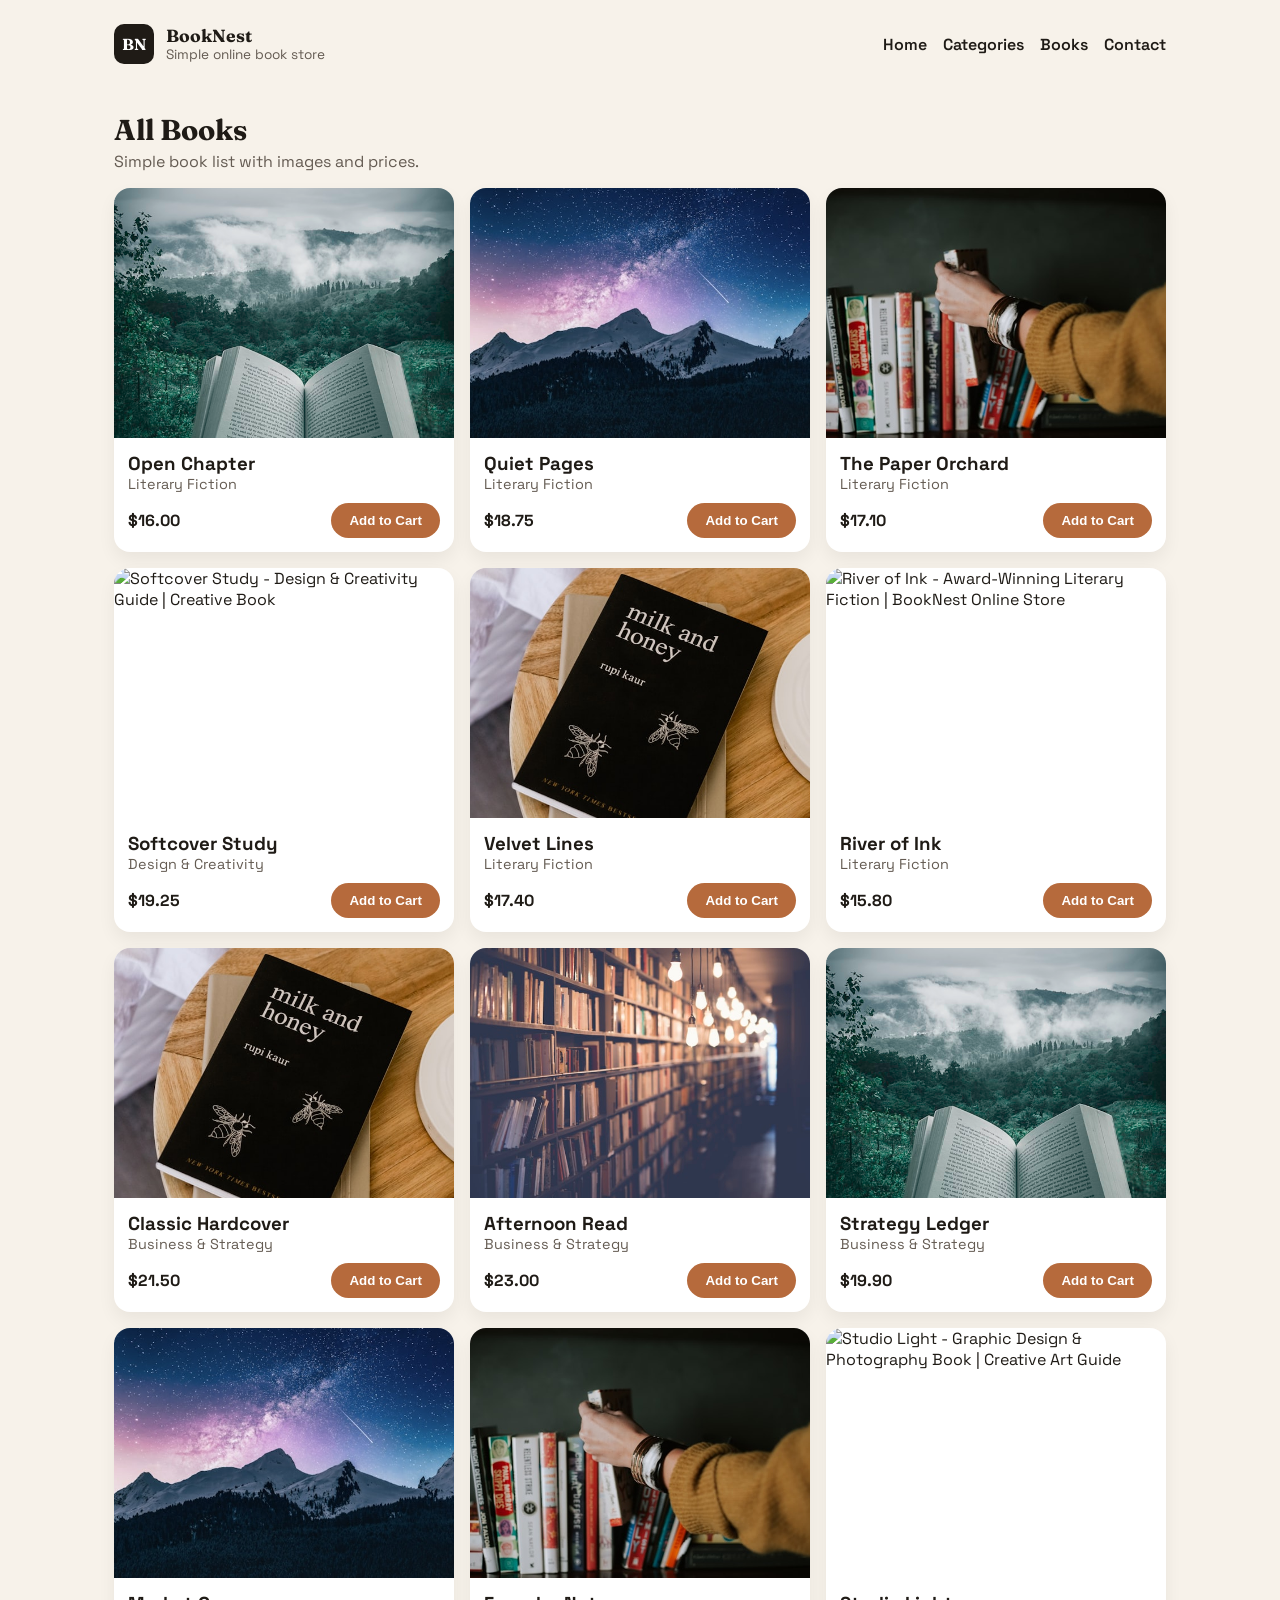
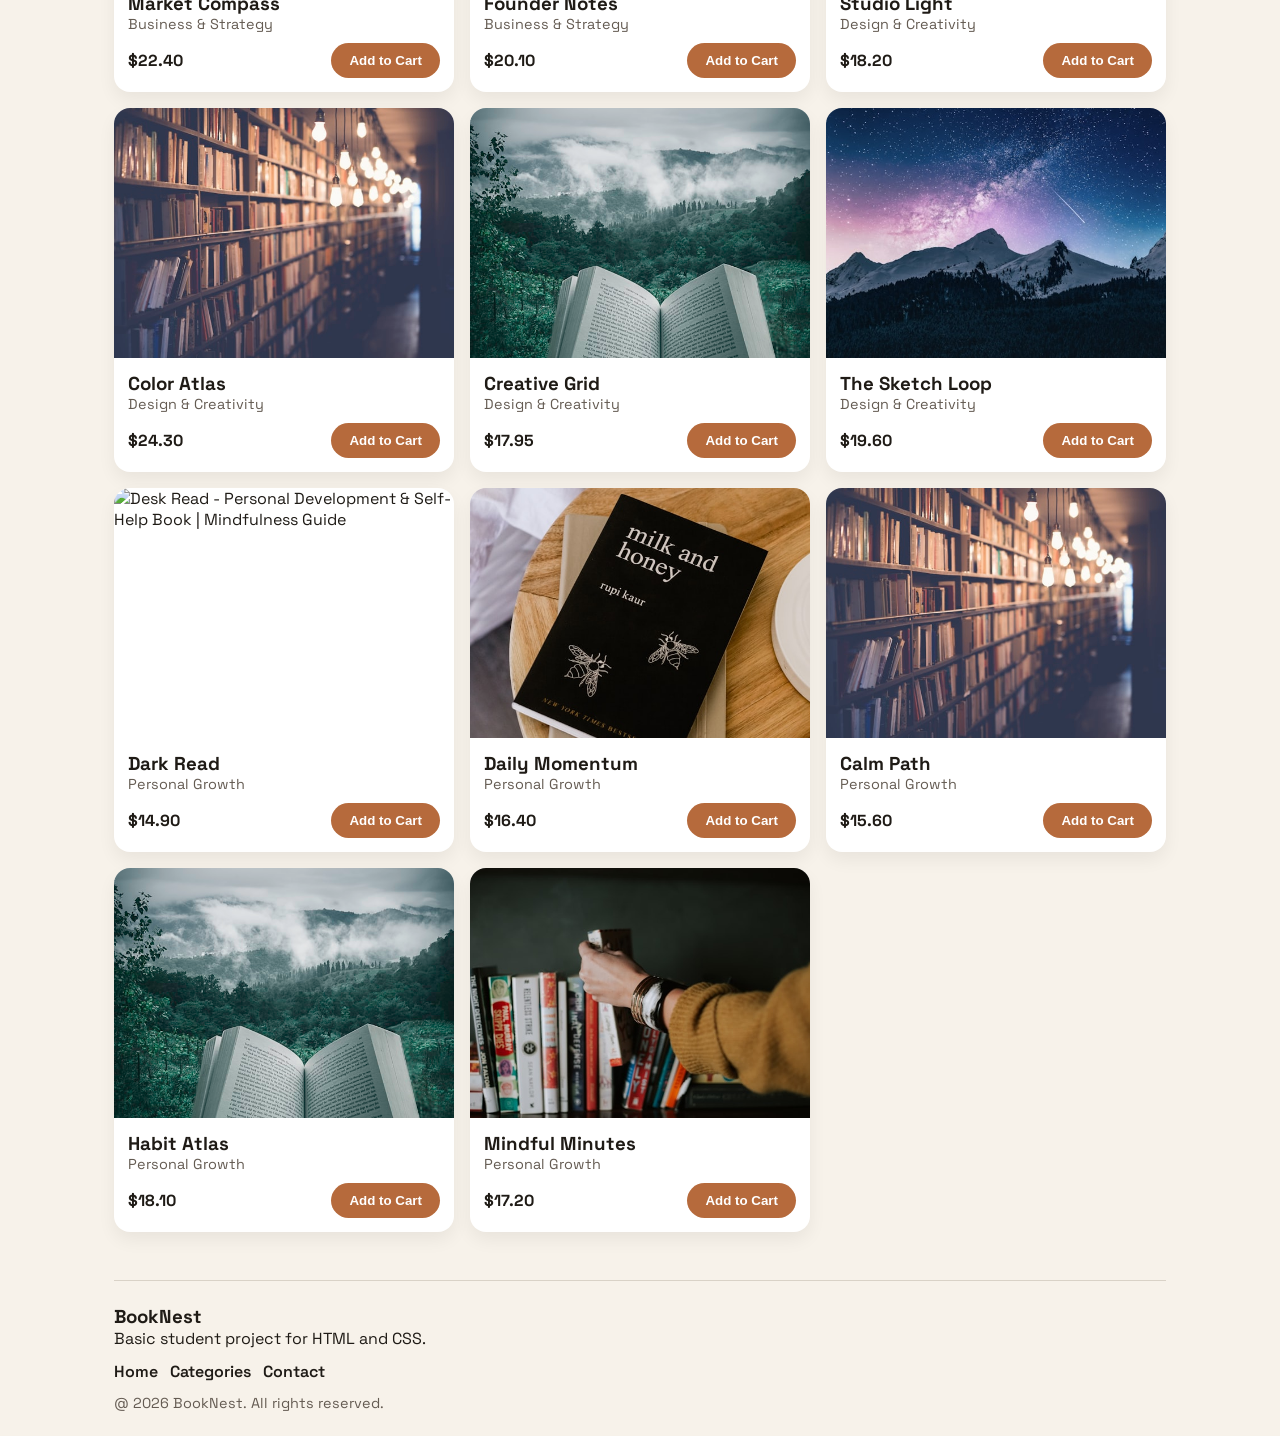
==== E-comASS/books.html @ 2cc2543a "first commit" ====
<!DOCTYPE html>
<html lang="en">
  <head>
    <meta charset="UTF-8" />
    <meta name="viewport" content="width=device-width, initial-scale=1.0" />
    <meta name="keywords" content="buy books online, literary fiction books, business books, design books, personal growth books, bestselling books, hardcover softcover books">
    <meta name="description" content="Browse our complete collection of books across all categories. Find literary fiction, business strategy, design guides, and personal development books at BookNest online bookstore.">
    <meta name="author" content="BookNest">
    <meta name="robots" content="index, follow">
    <title>All Books | Buy Online | BookNest Store - Literary, Business, Design & Personal Growth</title>
    <link rel="stylesheet" href="index.css" />
    <link rel="preconnect" href="https://fonts.googleapis.com" />
    <link rel="preconnect" href="https://fonts.gstatic.com" crossorigin />
    <link
      href="https://fonts.googleapis.com/css2?family=Fraunces:opsz,wght@9..144,400;9..144,600;9..144,700&family=Space+Grotesk:wght@400;500;600&display=swap"
      rel="stylesheet"
    />
  </head>
  <body>
    <div class="page">
      <nav class="nav">
        <div class="brand">
          <span class="brand-mark">BN</span>
          <div>
            <div class="brand-name">BookNest</div>
            <div class="brand-tag">Simple online book store</div>
          </div>
        </div>
        <ul class="nav-links">
          <li><a href="index.html">Home</a></li>
          <li><a href="categories.html">Categories</a></li>
          <li><a href="books.html">Books</a></li>
          <li><a href="contact.html">Contact</a></li>
        </ul>
      </nav>

      <section class="section">
        <div class="section-heading">
          <h2>All Books</h2>
          <p>Simple book list with images and prices.</p>
        </div>
        <div class="product-grid">
          <article class="product">
            <img src="images/book-01.jpg" alt="Open Chapter - Literary Fiction Book | Buy Online" />
            <div class="product-info">
              <h3>Open Chapter</h3>
              <p class="meta">Literary Fiction</p>
              <div class="price-row">
                <span class="price">$16.00</span>
                <button>Add to Cart</button>
              </div>
            </div>
          </article>
          <article class="product">
            <img src="images/book-03.jpg" alt="Quiet Pages - Best Literary Fiction Novel | BookNest" />
            <div class="product-info">
              <h3>Quiet Pages</h3>
              <p class="meta">Literary Fiction</p>
              <div class="price-row">
                <span class="price">$18.75</span>
                <button>Add to Cart</button>
              </div>
            </div>
          </article>
          <article class="product">
            <img src="images/book-05.jpg" alt="The Paper Orchard - Contemporary Literary Fiction | Online Bookstore" />
            <div class="product-info">
              <h3>The Paper Orchard</h3>
              <p class="meta">Literary Fiction</p>
              <div class="price-row">
                <span class="price">$17.10</span>
                <button>Add to Cart</button>
              </div>
            </div>
          </article>
          <article class="product">
            <img src="https://imgs.search.brave.com/Gdh0o9NtRqSrkIxrCii2MXFSOvO8HqpqWJBbH26SUW8/rs:fit:500:0:1:0/g:ce/aHR0cHM6Ly9jZG4u/bW9zLmNtcy5mdXR1/cmVjZG4ubmV0L2U2/WnJSSlVFcFkzdnBQ/UE40M1d2Zi5qcGc" alt="Softcover Study - Design & Creativity Guide | Creative Book" />
            <div class="product-info">
              <h3>Softcover Study</h3>
              <p class="meta">Design & Creativity</p>
              <div class="price-row">
                <span class="price">$19.25</span>
                <button>Add to Cart</button>
              </div>
            </div>
          </article>
          <article class="product">
            <img src="images/book-02.jpg" alt="Velvet Lines - Literary Fiction Novel | Buy Now" />
            <div class="product-info">
              <h3>Velvet Lines</h3>
              <p class="meta">Literary Fiction</p>
              <div class="price-row">
                <span class="price">$17.40</span>
                <button>Add to Cart</button>
              </div>
            </div>
          </article>
          <article class="product">
            <img src="https://imgs.search.brave.com/2yQz4ch1DIa2NFT6FOeASSrrRX_pBGgEV1D3nSMZHIE/rs:fit:500:0:1:0/g:ce/aHR0cHM6Ly9tLm1l/ZGlhLWFtYXpvbi5j/b20vaW1hZ2VzL0kv/NTF1NnEtMUZKWUwu/anBn" alt="River of Ink - Award-Winning Literary Fiction | BookNest Online Store" />
            <div class="product-info">
              <h3>River of Ink</h3>
              <p class="meta">Literary Fiction</p>
              <div class="price-row">
                <span class="price">$15.80</span>
                <button>Add to Cart</button>
              </div>
            </div>
          </article>
          <article class="product">
            <img src="images/book-02.jpg" alt="Classic Hardcover - Business Strategy Book | Professional Development" />
            <div class="product-info">
              <h3>Classic Hardcover</h3>
              <p class="meta">Business & Strategy</p>
              <div class="price-row">
                <span class="price">$21.50</span>
                <button>Add to Cart</button>
              </div>
            </div>
          </article>
          <article class="product">
            <img src="images/book-06.jpg" alt="Afternoon Read - Business Leadership Book | Strategy Guide" />
            <div class="product-info">
              <h3>Afternoon Read</h3>
              <p class="meta">Business & Strategy</p>
              <div class="price-row">
                <span class="price">$23.00</span>
                <button>Add to Cart</button>
              </div>
            </div>
          </article>
          <article class="product">
            <img src="images/book-01.jpg" alt="Strategy Ledger - Business Planning Book | Leadership Development" />
            <div class="product-info">
              <h3>Strategy Ledger</h3>
              <p class="meta">Business & Strategy</p>
              <div class="price-row">
                <span class="price">$19.90</span>
                <button>Add to Cart</button>
              </div>
            </div>
          </article>
          <article class="product">
            <img src="images/book-03.jpg" alt="Market Compass - Strategic Business Guide | Market Analysis" />
            <div class="product-info">
              <h3>Market Compass</h3>
              <p class="meta">Business & Strategy</p>
              <div class="price-row">
                <span class="price">$22.40</span>
                <button>Add to Cart</button>
              </div>
            </div>
          </article>
          <article class="product">
            <img src="images/book-05.jpg" alt="Founder Notes - Entrepreneurship Business Book | Startup Guide" />
            <div class="product-info">
              <h3>Founder Notes</h3>
              <p class="meta">Business & Strategy</p>
              <div class="price-row">
                <span class="price">$20.10</span>
                <button>Add to Cart</button>
              </div>
            </div>
          </article>
          <article class="product">
            <img src="https://imgs.search.brave.com/t3uo40eXM5BQ6xDjpJ7GkSPnbWT9R8PhyPqMGbU8fpg/rs:fit:500:0:1:0/g:ce/aHR0cHM6Ly9tLm1l/ZGlhLWFtYXpvbi5j/b20vaW1hZ2VzL0kv/NTFTYnU1bEV2bUwu/anBn" alt="Studio Light - Graphic Design & Photography Book | Creative Art Guide" />
            <div class="product-info">
              <h3>Studio Light</h3>
              <p class="meta">Design & Creativity</p>
              <div class="price-row">
                <span class="price">$18.20</span>
                <button>Add to Cart</button>
              </div>
            </div>
          </article>
          <article class="product">
            <img src="images/book-06.jpg" alt="Color Atlas - Design Color Theory Book | Creative Resource Guide" />
            <div class="product-info">
              <h3>Color Atlas</h3>
              <p class="meta">Design & Creativity</p>
              <div class="price-row">
                <span class="price">$24.30</span>
                <button>Add to Cart</button>
              </div>
            </div>
          </article>
          <article class="product">
            <img src="images/book-01.jpg" alt="Creative Grid - Graphic Design Techniques | Design Grid Systems" />
            <div class="product-info">
              <h3>Creative Grid</h3>
              <p class="meta">Design & Creativity</p>
              <div class="price-row">
                <span class="price">$17.95</span>
                <button>Add to Cart</button>
              </div>
            </div>
          </article>
          <article class="product">
            <img src="images/book-03.jpg" alt="The Sketch Loop - Digital Illustration Design Book | Art Techniques" />
            <div class="product-info">
              <h3>The Sketch Loop</h3>
              <p class="meta">Design & Creativity</p>
              <div class="price-row">
                <span class="price">$19.60</span>
                <button>Add to Cart</button>
              </div>
            </div>
          </article>
          <article class="product">
            <img src="https://imgs.search.brave.com/qC8UBfwG9MUZsy4eoo2QQviuhhS4QnHgQ1byAdpUOeY/rs:fit:500:0:1:0/g:ce/aHR0cHM6Ly9tLm1l/ZGlhLWFtYXpvbi5j/b20vaW1hZ2VzL0kv/NDFnUHVWYkd2Skwu/anBn" alt="Desk Read - Personal Development & Self-Help Book | Mindfulness Guide" />
            <div class="product-info">
              <h3>Dark Read</h3>
              <p class="meta">Personal Growth</p>
              <div class="price-row">
                <span class="price">$14.90</span>
                <button>Add to Cart</button>
              </div>
            </div>
          </article>
          <article class="product">
            <img src="images/book-02.jpg" alt="Daily Momentum - Self-Improvement Book | Habit Building Guide" />
            <div class="product-info">
              <h3>Daily Momentum</h3>
              <p class="meta">Personal Growth</p>
              <div class="price-row">
                <span class="price">$16.40</span>
                <button>Add to Cart</button>
              </div>
            </div>
          </article>
          <article class="product">
            <img src="images/book-06.jpg" alt="Calm Path - Stress Relief & Wellness Book | Meditation Guide" />
            <div class="product-info">
              <h3>Calm Path</h3>
              <p class="meta">Personal Growth</p>
              <div class="price-row">
                <span class="price">$15.60</span>
                <button>Add to Cart</button>
              </div>
            </div>
          </article>
          <article class="product">
            <img src="images/book-01.jpg" alt="Habit Atlas - Habit Formation & Psychology Book | Success Guide" />
            <div class="product-info">
              <h3>Habit Atlas</h3>
              <p class="meta">Personal Growth</p>
              <div class="price-row">
                <span class="price">$18.10</span>
                <button>Add to Cart</button>
              </div>
            </div>
          </article>
          <article class="product">
            <img src="images/book-05.jpg" alt="Mindful Minutes - Mindfulness & Mental Health Book | Wellness" />
            <div class="product-info">
              <h3>Mindful Minutes</h3>
              <p class="meta">Personal Growth</p>
              <div class="price-row">
                <span class="price">$17.20</span>
                <button>Add to Cart</button>
              </div>
            </div>
          </article>
        </div>
      </section>

      <footer class="footer">
        <div>
          <h3>BookNest</h3>
          <p>Basic student project for HTML and CSS.</p>
        </div>
        <div class="footer-links">
          <a href="index.html">Home</a>
          <a href="categories.html">Categories</a>
          <a href="contact.html">Contact</a>
        </div>
        <div class="footer-note">@ 2026 BookNest. All rights reserved.</div>
      </footer>
    </div>
  </body>
</html>
---- E-comASS/index.css ----
* {
  box-sizing: border-box;
  margin: 0;
  padding: 0;
}

body {
  font-family: "Space Grotesk", sans-serif;
  background: #f7f2ea;
  color: #1f1b16;
}

.page {
  max-width: 1100px;
  margin: 0 auto;
  padding: 24px;
}

.nav {
  display: flex;
  align-items: center;
  justify-content: space-between;
  gap: 16px;
  flex-wrap: wrap;
  margin-bottom: 10px;
}

.brand {
  display: flex;
  align-items: center;
  gap: 12px;
}

.brand-mark {
  display: grid;
  place-items: center;
  width: 40px;
  height: 40px;
  background: #1f1b16;
  color: #fff;
  border-radius: 10px;
  font-family: "Fraunces", serif;
  font-weight: 700;
}

.brand-name {
  font-family: "Fraunces", serif;
  font-size: 1.1rem;
  font-weight: 700;
}

.brand-tag {
  font-size: 0.85rem;
  color: #645b52;
}

.nav-links {
  list-style: none;
  display: flex;
  gap: 16px;
}

.nav-links a {
  text-decoration: none;
  color: #1f1b16;
  font-weight: 600;
}

.hero {
  background: #fff;
  border-radius: 20px;
  padding: 24px;
  margin-top: 20px;
  box-shadow: 0 12px 30px rgba(0, 0, 0, 0.08);
}

.hero-content {
  display: grid;
  grid-template-columns: repeat(2, minmax(0, 1fr));
  gap: 24px;
  align-items: center;
}

.hero-image {
  width: 100%;
  max-width: 360px;
  justify-self: center;
}

.eyebrow {
  text-transform: uppercase;
  letter-spacing: 2px;
  font-size: 0.75rem;
  color: #645b52;
}

.hero h1 {
  font-family: "Fraunces", serif;
  font-size: 2.3rem;
  margin: 12px 0 10px;
}

.lead {
  line-height: 1.5;
  color: #4b433b;
  margin-bottom: 16px;
}

button {
  border: none;
  background: #b66a3c;
  color: #fff;
  padding: 10px 18px;
  border-radius: 999px;
  cursor: pointer;
  font-weight: 600;
}

.section {
  margin-top: 48px;
}

.section-heading {
  margin-bottom: 16px;
}

.section-heading h2 {
  font-family: "Fraunces", serif;
  font-size: 1.8rem;
  margin-bottom: 4px;
}

.section-heading p {
  color: #645b52;
}

.category-grid {
  display: grid;
  grid-template-columns: repeat(2, minmax(0, 1fr));
  gap: 14px;
}

.category {
  background: #fff;
  border-radius: 14px;
  padding: 25px;
  box-shadow: 0 8px 18px rgba(0, 0, 0, 0.06);
}

.category span {
  display: inline-block;
  margin-top: 6px;
  font-weight: 600;
  color: #4a5a43;
}

.product-grid {
  display: grid;
  grid-template-columns: repeat(3, minmax(0, 1fr));
  gap: 16px;
}

.product {
  background: #fff;
  border-radius: 16px;
  overflow: hidden;
  box-shadow: 0 8px 18px rgba(0, 0, 0, 0.06);
}

.product img {
  width: 100%;
  display: block;
  height:250px;
  object-fit: cover;

}

.product-info {
  padding: 14px;
}

.meta {
  color: #645b52;
  font-size: 0.9rem;
  margin-bottom: 10px;
}

.price-row {
  display: flex;
  justify-content: space-between;
  align-items: center;
}

.price {
  font-weight: 700;
}

.offers {
  background: #1f1b16;
  color: #fff;
  border-radius: 20px;
  padding: 20px;
  display: flex;
  justify-content: space-between;
  align-items: center;
  gap: 16px;
}

.footer {
  margin-top: 48px;
  padding-top: 24px;
  border-top: 1px solid #d9d2c7;
  display: grid;
  gap: 12px;
}

.footer-links {
  display: flex;
  gap: 12px;
  flex-wrap: wrap;
}

.footer a {
  text-decoration: none;
  color: #1f1b16;
  font-weight: 600;
}

.footer-note {
  color: #645b52;
  font-size: 0.9rem;
}

/* @media (max-width: 900px) {
  .hero-content {
    grid-template-columns: 1fr;
  }

  .category-grid {
    grid-template-columns: repeat(2, minmax(0, 1fr));
  }

  .product-grid {
    grid-template-columns: repeat(2, minmax(0, 1fr));
  }
}

@media (max-width: 640px) {
  .category-grid,
  .product-grid {
    grid-template-columns: 1fr;
  }

  .offers {
    flex-direction: column;
    align-items: flex-start;
  }
} */
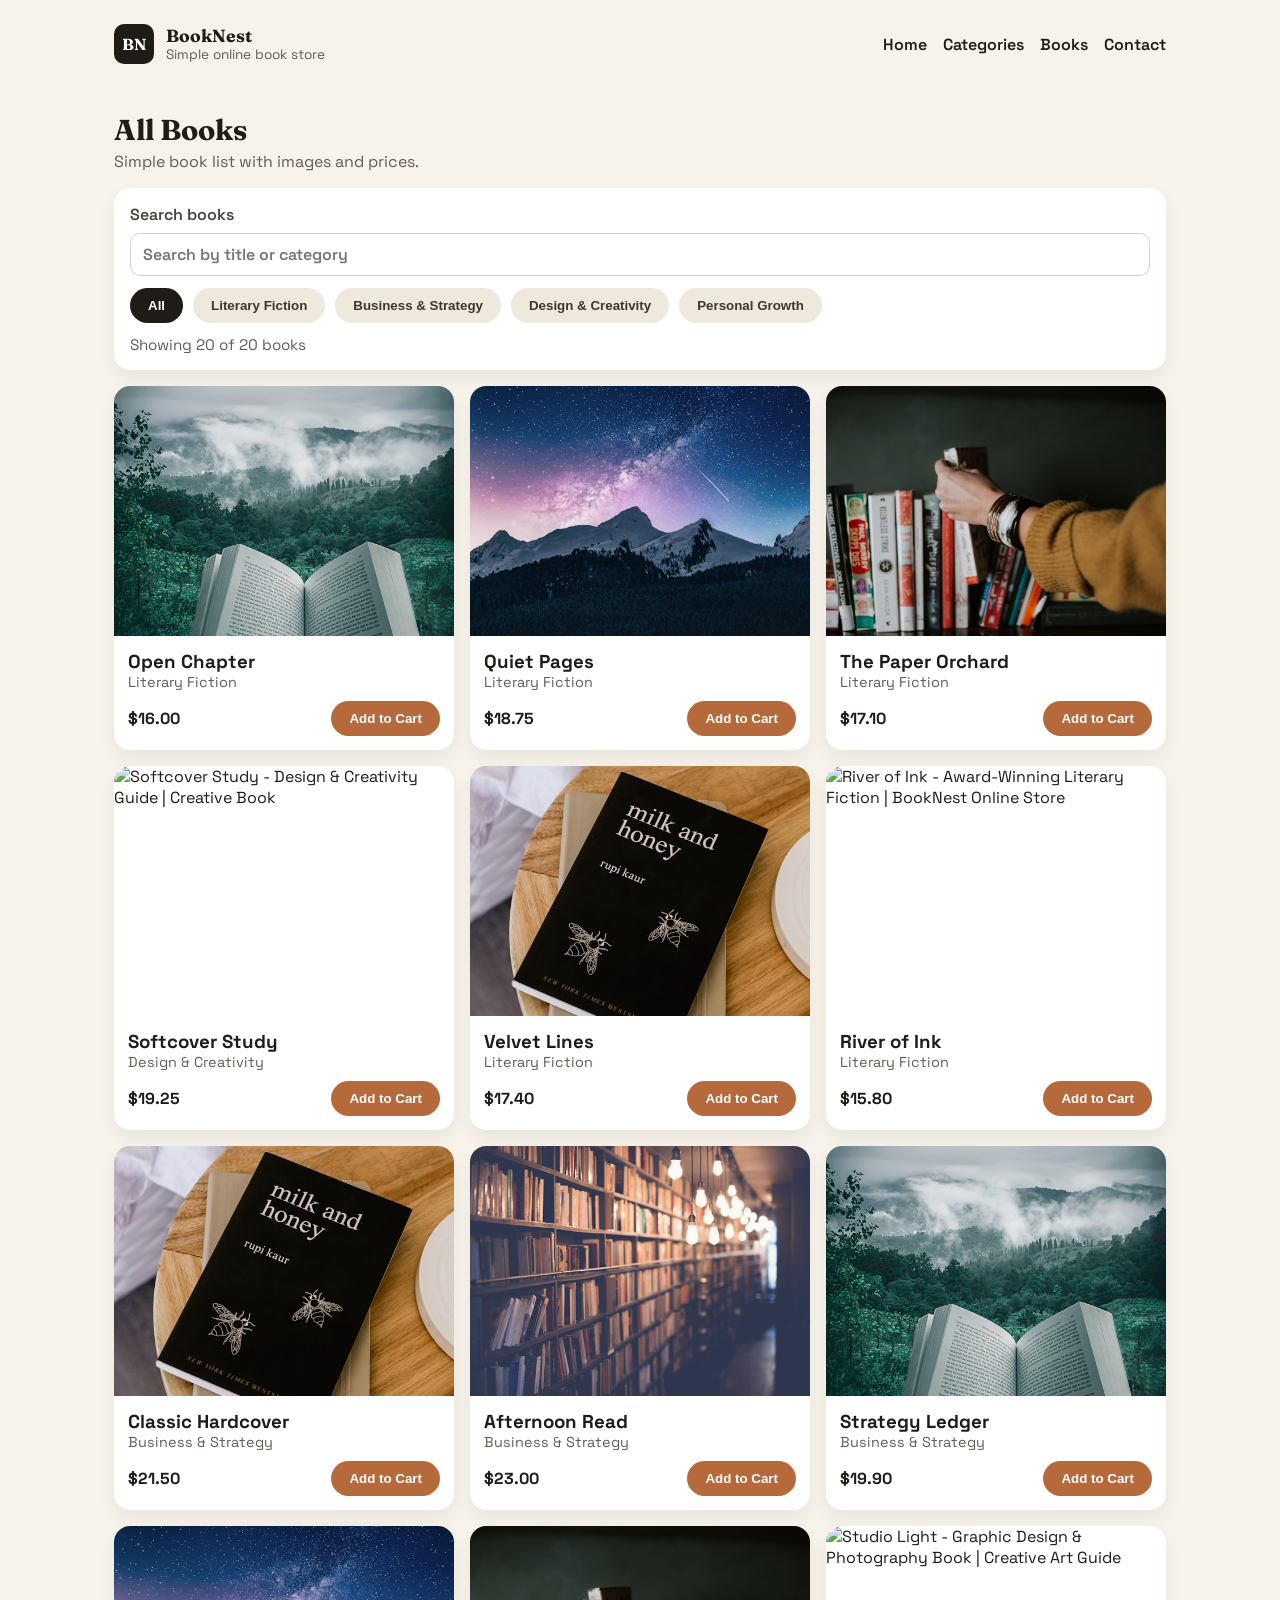
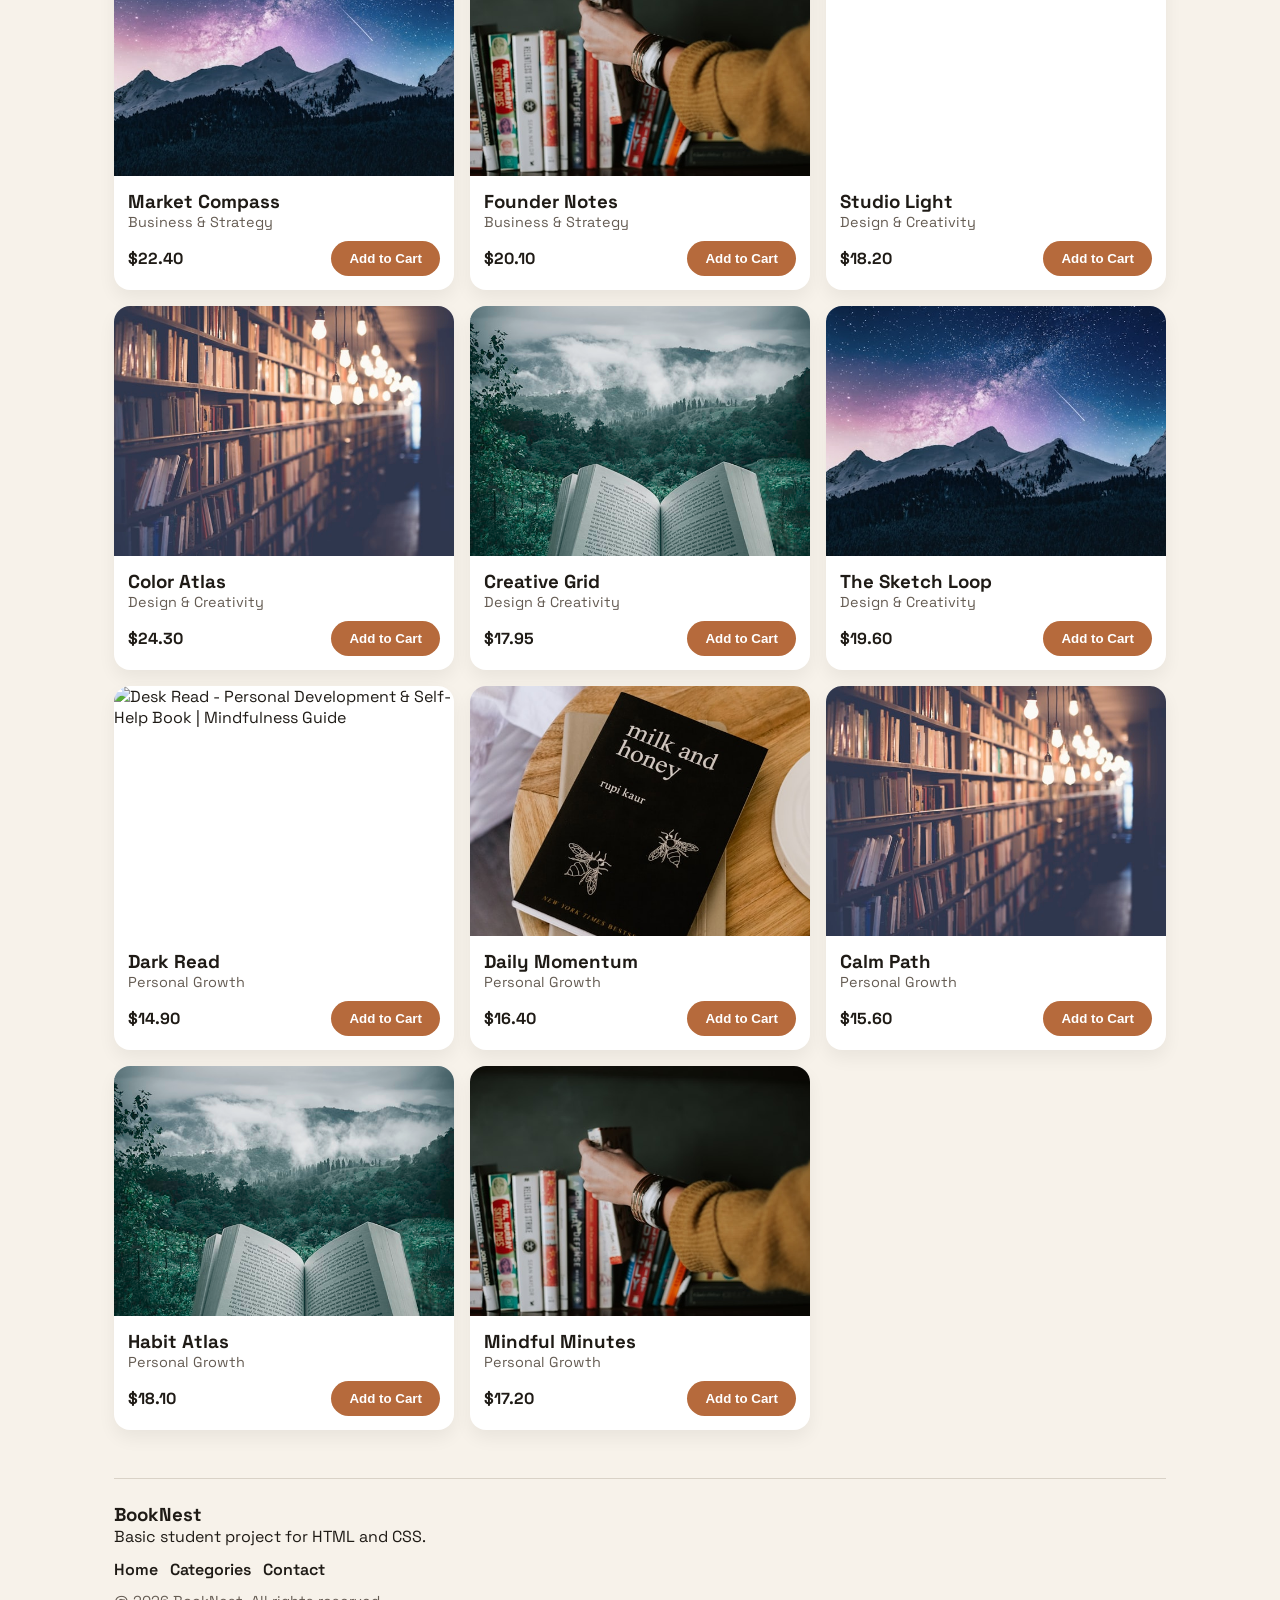
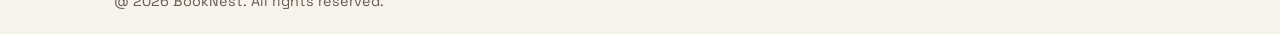
==== commit 6c926ef6: "filters added" ====
--- a/E-comASS/books.html
+++ b/E-comASS/books.html
@@ -39,6 +39,25 @@
           <h2>All Books</h2>
           <p>Simple book list with images and prices.</p>
         </div>
+        <div class="catalog-controls" aria-label="Book catalog search and filters">
+          <label class="search-field" for="book-search">
+            <span>Search books</span>
+            <input
+              type="search"
+              id="book-search"
+              placeholder="Search by title or category"
+              autocomplete="off"
+            />
+          </label>
+          <div class="filter-groups">
+            <button type="button" class="filter-btn active" data-filter="all">All</button>
+            <button type="button" class="filter-btn" data-filter="literary fiction">Literary Fiction</button>
+            <button type="button" class="filter-btn" data-filter="business & strategy">Business & Strategy</button>
+            <button type="button" class="filter-btn" data-filter="design & creativity">Design & Creativity</button>
+            <button type="button" class="filter-btn" data-filter="personal growth">Personal Growth</button>
+          </div>
+          <p class="results-summary" id="results-summary" aria-live="polite"></p>
+        </div>
         <div class="product-grid">
           <article class="product">
             <img src="images/book-01.jpg" alt="Open Chapter - Literary Fiction Book | Buy Online" />
@@ -276,5 +295,54 @@
         <div class="footer-note">@ 2026 BookNest. All rights reserved.</div>
       </footer>
     </div>
+    <script>
+      const searchInput = document.getElementById("book-search");
+      const filterButtons = document.querySelectorAll(".filter-btn");
+      const products = document.querySelectorAll(".product-grid .product");
+      const resultsSummary = document.getElementById("results-summary");
+      const totalBooks = products.length;
+      let activeFilter = "all";
+
+      const updateResults = () => {
+        const query = searchInput.value.trim().toLowerCase();
+        let visibleCount = 0;
+
+        products.forEach((product) => {
+          const title = product.querySelector("h3").textContent.toLowerCase();
+          const category = product.querySelector(".meta").textContent.toLowerCase();
+
+          const matchesSearch = title.includes(query) || category.includes(query);
+          const matchesCategory = activeFilter === "all" || category === activeFilter;
+          const isVisible = matchesSearch && matchesCategory;
+
+          product.style.display = isVisible ? "block" : "none";
+          if (isVisible) {
+            visibleCount += 1;
+          }
+        });
+
+        if (visibleCount === 0) {
+          resultsSummary.textContent = "No books found. Try another search or category.";
+          return;
+        }
+
+        resultsSummary.textContent = `Showing ${visibleCount} of ${totalBooks} books`;
+      };
+
+      searchInput.addEventListener("input", updateResults);
+
+      filterButtons.forEach((button) => {
+        button.addEventListener("click", () => {
+          activeFilter = button.dataset.filter;
+
+          filterButtons.forEach((item) => item.classList.remove("active"));
+          button.classList.add("active");
+
+          updateResults();
+        });
+      });
+
+      updateResults();
+    </script>
   </body>
 </html>
--- a/E-comASS/index.css
+++ b/E-comASS/index.css
@@ -134,6 +134,58 @@
   color: #645b52;
 }
 
+.catalog-controls {
+  background: #fff;
+  border-radius: 16px;
+  padding: 16px;
+  margin-bottom: 16px;
+  box-shadow: 0 8px 18px rgba(0, 0, 0, 0.06);
+}
+
+.search-field {
+  display: grid;
+  gap: 8px;
+  margin-bottom: 12px;
+  color: #4b433b;
+  font-weight: 600;
+}
+
+.search-field input {
+  width: 100%;
+  border: 1px solid #d9d2c7;
+  border-radius: 10px;
+  padding: 10px 12px;
+  font: inherit;
+  color: #1f1b16;
+}
+
+.search-field input:focus {
+  outline: 2px solid #b66a3c;
+  outline-offset: 1px;
+}
+
+.filter-groups {
+  display: flex;
+  gap: 10px;
+  flex-wrap: wrap;
+}
+
+.filter-btn {
+  background: #efe8dc;
+  color: #3f372f;
+}
+
+.filter-btn.active {
+  background: #1f1b16;
+  color: #fff;
+}
+
+.results-summary {
+  margin-top: 12px;
+  color: #645b52;
+  font-size: 0.95rem;
+}
+
 .category-grid {
   display: grid;
   grid-template-columns: repeat(2, minmax(0, 1fr));
@@ -231,28 +283,32 @@
   font-size: 0.9rem;
 }
 
-/* @media (max-width: 900px) {
-  .hero-content {
-    grid-template-columns: 1fr;
-  }
-
-  .category-grid {
-    grid-template-columns: repeat(2, minmax(0, 1fr));
-  }
-
+@media (max-width: 900px) {
   .product-grid {
     grid-template-columns: repeat(2, minmax(0, 1fr));
   }
 }
 
 @media (max-width: 640px) {
-  .category-grid,
+  .page {
+    padding: 16px;
+  }
+
+  .nav-links {
+    gap: 10px;
+  }
+
   .product-grid {
     grid-template-columns: 1fr;
   }
 
-  .offers {
-    flex-direction: column;
-    align-items: flex-start;
-  }
-} */
+  .filter-groups {
+    gap: 8px;
+  }
+
+  .filter-btn {
+    width: 100%;
+    text-align: center;
+  }
+}
+
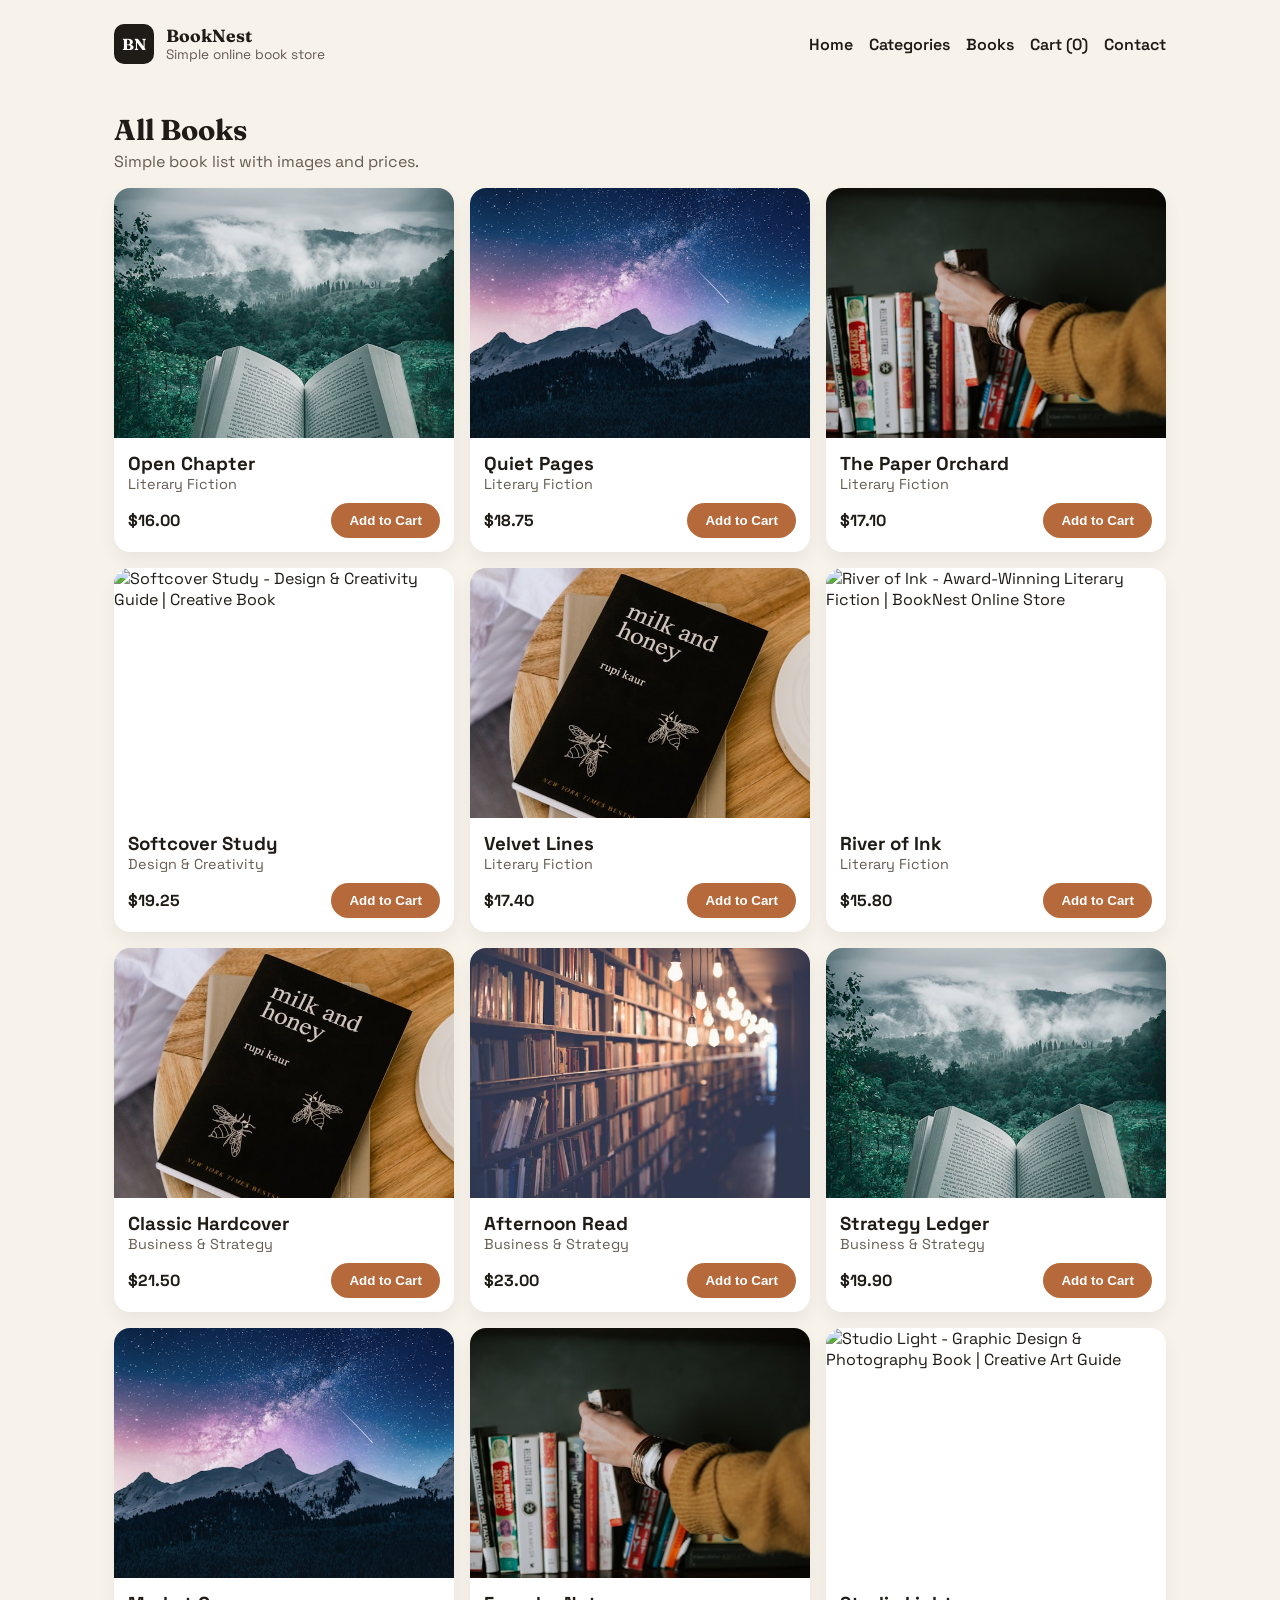
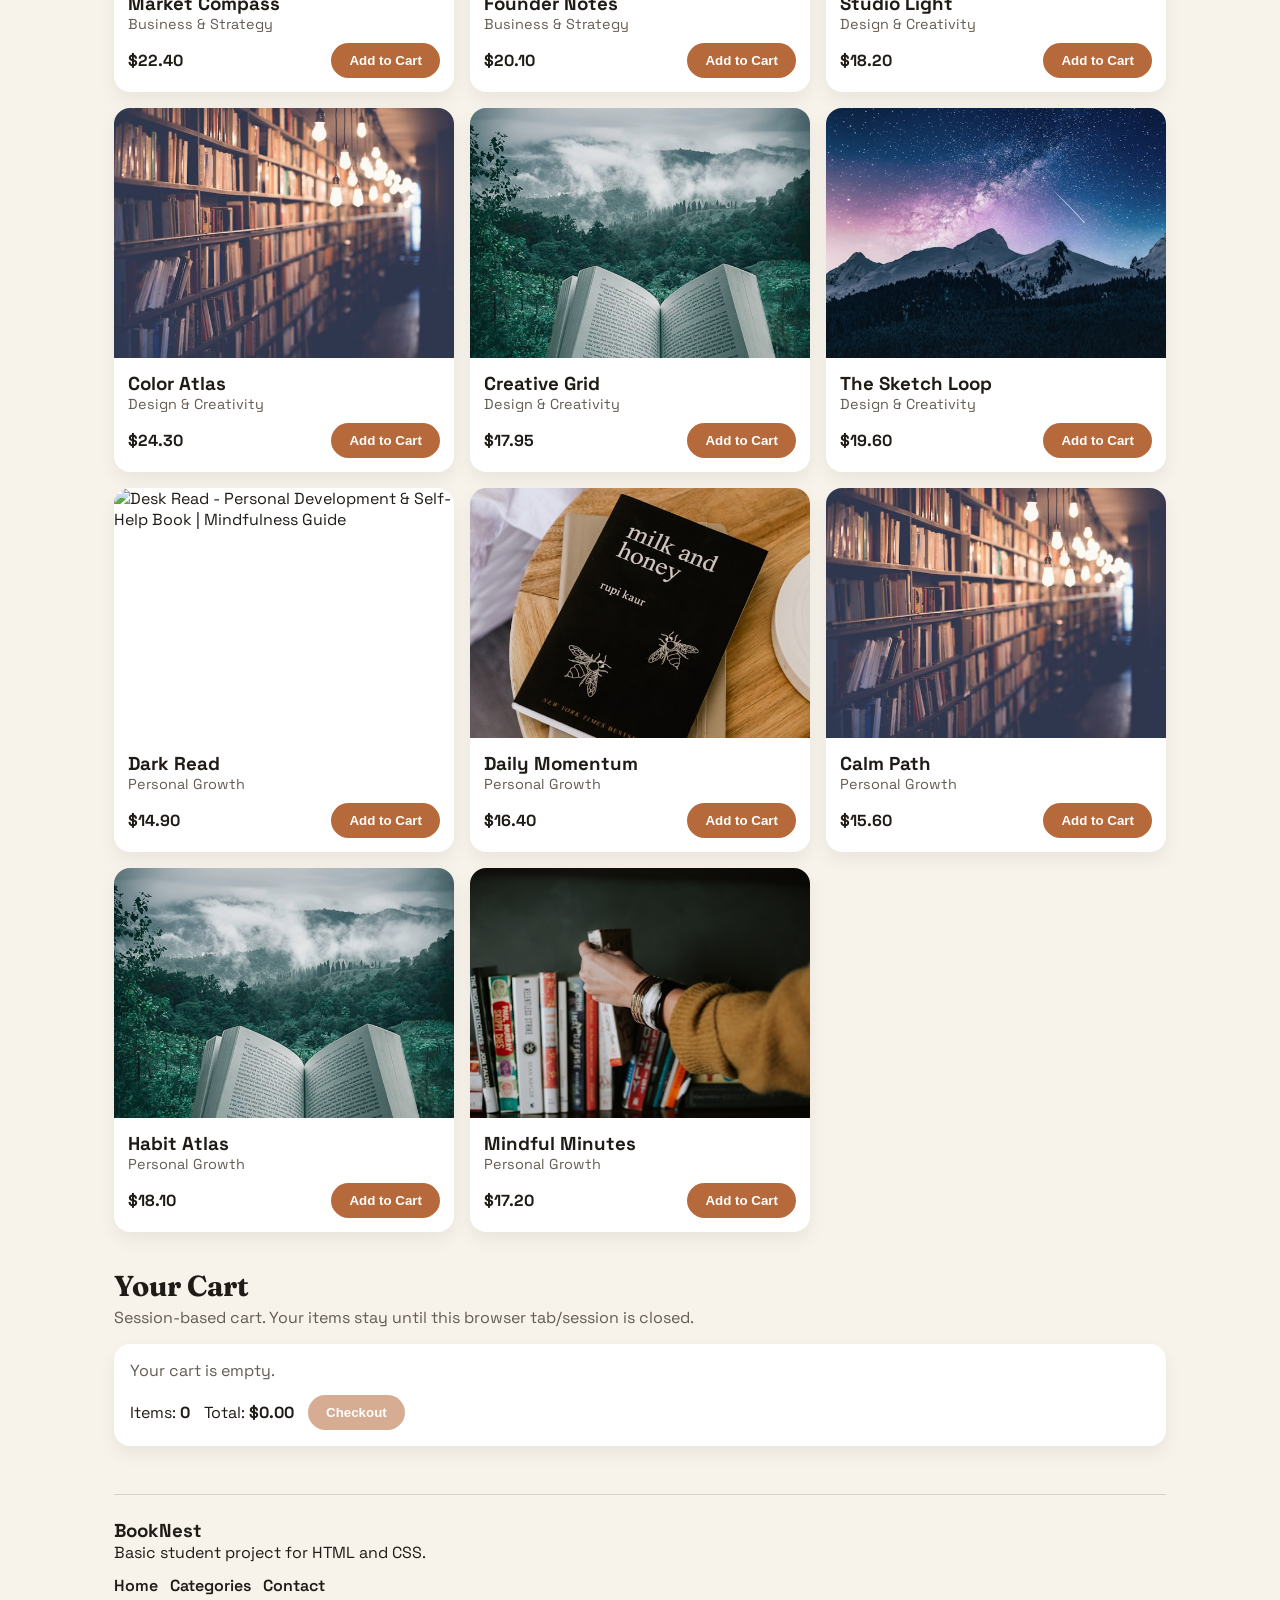
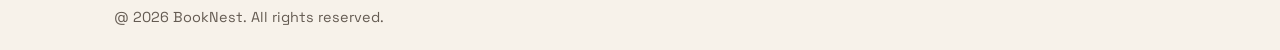
==== commit bbca854d: "cart feature added" ====
--- a/E-comASS/books.html
+++ b/E-comASS/books.html
@@ -30,6 +30,7 @@
           <li><a href="index.html">Home</a></li>
           <li><a href="categories.html">Categories</a></li>
           <li><a href="books.html">Books</a></li>
+          <li><a href="#cart-section">Cart (<span id="cart-count">0</span>)</a></li>
           <li><a href="contact.html">Contact</a></li>
         </ul>
       </nav>
@@ -39,25 +40,6 @@
           <h2>All Books</h2>
           <p>Simple book list with images and prices.</p>
         </div>
-        <div class="catalog-controls" aria-label="Book catalog search and filters">
-          <label class="search-field" for="book-search">
-            <span>Search books</span>
-            <input
-              type="search"
-              id="book-search"
-              placeholder="Search by title or category"
-              autocomplete="off"
-            />
-          </label>
-          <div class="filter-groups">
-            <button type="button" class="filter-btn active" data-filter="all">All</button>
-            <button type="button" class="filter-btn" data-filter="literary fiction">Literary Fiction</button>
-            <button type="button" class="filter-btn" data-filter="business & strategy">Business & Strategy</button>
-            <button type="button" class="filter-btn" data-filter="design & creativity">Design & Creativity</button>
-            <button type="button" class="filter-btn" data-filter="personal growth">Personal Growth</button>
-          </div>
-          <p class="results-summary" id="results-summary" aria-live="polite"></p>
-        </div>
         <div class="product-grid">
           <article class="product">
             <img src="images/book-01.jpg" alt="Open Chapter - Literary Fiction Book | Buy Online" />
@@ -279,6 +261,22 @@
               </div>
             </div>
           </article>
+        </div>
+      </section>
+
+      <section id="cart-section" class="section cart-section" aria-label="Shopping cart">
+        <div class="section-heading">
+          <h2>Your Cart</h2>
+          <p>Session-based cart. Your items stay until this browser tab/session is closed.</p>
+        </div>
+        <div class="cart-box">
+          <div id="cart-items" class="cart-items"></div>
+          <div class="cart-summary">
+            <p>Items: <strong id="cart-item-total">0</strong></p>
+            <p>Total: <strong id="cart-grand-total">$0.00</strong></p>
+            <button id="checkout-btn" type="button">Checkout</button>
+            <p id="checkout-status" class="checkout-status" aria-live="polite"></p>
+          </div>
         </div>
       </section>
 
@@ -296,53 +294,135 @@
       </footer>
     </div>
     <script>
-      const searchInput = document.getElementById("book-search");
-      const filterButtons = document.querySelectorAll(".filter-btn");
-      const products = document.querySelectorAll(".product-grid .product");
-      const resultsSummary = document.getElementById("results-summary");
-      const totalBooks = products.length;
-      let activeFilter = "all";
-
-      const updateResults = () => {
-        const query = searchInput.value.trim().toLowerCase();
-        let visibleCount = 0;
-
-        products.forEach((product) => {
-          const title = product.querySelector("h3").textContent.toLowerCase();
-          const category = product.querySelector(".meta").textContent.toLowerCase();
-
-          const matchesSearch = title.includes(query) || category.includes(query);
-          const matchesCategory = activeFilter === "all" || category === activeFilter;
-          const isVisible = matchesSearch && matchesCategory;
-
-          product.style.display = isVisible ? "block" : "none";
-          if (isVisible) {
-            visibleCount += 1;
-          }
+      const CART_STORAGE_KEY = "booknest-session-cart";
+      const productGrid = document.querySelector(".product-grid");
+      const cartItems = document.getElementById("cart-items");
+      const cartCount = document.getElementById("cart-count");
+      const cartItemTotal = document.getElementById("cart-item-total");
+      const cartGrandTotal = document.getElementById("cart-grand-total");
+      const checkoutBtn = document.getElementById("checkout-btn");
+      const checkoutStatus = document.getElementById("checkout-status");
+
+      let cart = JSON.parse(sessionStorage.getItem(CART_STORAGE_KEY) || "[]");
+
+      const saveCart = () => {
+        sessionStorage.setItem(CART_STORAGE_KEY, JSON.stringify(cart));
+      };
+
+      const toId = (title, category) => {
+        return `${title}-${category}`.toLowerCase().replace(/[^a-z0-9]+/g, "-");
+      };
+
+      const toPrice = (text) => Number.parseFloat(text.replace(/[^0-9.]/g, ""));
+
+      const renderCart = () => {
+        let totalQty = 0;
+        let totalPrice = 0;
+
+        cart.forEach((item) => {
+          totalQty += item.qty;
+          totalPrice += item.price * item.qty;
         });
 
-        if (visibleCount === 0) {
-          resultsSummary.textContent = "No books found. Try another search or category.";
-          return;
-        }
-
-        resultsSummary.textContent = `Showing ${visibleCount} of ${totalBooks} books`;
+        cartCount.textContent = totalQty;
+        cartItemTotal.textContent = totalQty;
+        cartGrandTotal.textContent = `$${totalPrice.toFixed(2)}`;
+        checkoutBtn.disabled = cart.length === 0;
+
+        if (cart.length === 0) {
+          cartItems.innerHTML = '<p class="cart-empty">Your cart is empty.</p>';
+          return;
+        }
+
+        cartItems.innerHTML = cart
+          .map(
+            (item) => `
+            <article class="cart-item" data-id="${item.id}">
+              <img src="${item.image}" alt="${item.title}" />
+              <div class="cart-item-details">
+                <h4>${item.title}</h4>
+                <p>${item.category}</p>
+                <p>$${item.price.toFixed(2)}</p>
+              </div>
+              <div class="qty-controls">
+                <button type="button" data-action="decrease" data-id="${item.id}">-</button>
+                <span>${item.qty}</span>
+                <button type="button" data-action="increase" data-id="${item.id}">+</button>
+              </div>
+              <button type="button" class="remove-btn" data-action="remove" data-id="${item.id}">Remove</button>
+            </article>
+          `
+          )
+          .join("");
       };
 
-      searchInput.addEventListener("input", updateResults);
-
-      filterButtons.forEach((button) => {
-        button.addEventListener("click", () => {
-          activeFilter = button.dataset.filter;
-
-          filterButtons.forEach((item) => item.classList.remove("active"));
-          button.classList.add("active");
-
-          updateResults();
-        });
+      productGrid.addEventListener("click", (event) => {
+        if (!event.target.matches(".price-row button")) {
+          return;
+        }
+
+        const product = event.target.closest(".product");
+        const title = product.querySelector("h3").textContent.trim();
+        const category = product.querySelector(".meta").textContent.trim();
+        const price = toPrice(product.querySelector(".price").textContent.trim());
+        const image = product.querySelector("img").src;
+        const id = toId(title, category);
+        const existing = cart.find((item) => item.id === id);
+
+        if (existing) {
+          existing.qty += 1;
+        } else {
+          cart.push({ id, title, category, price, image, qty: 1 });
+        }
+
+        saveCart();
+        renderCart();
       });
 
-      updateResults();
+      cartItems.addEventListener("click", (event) => {
+        const action = event.target.dataset.action;
+        const id = event.target.dataset.id;
+        if (!action || !id) {
+          return;
+        }
+
+        const item = cart.find((entry) => entry.id === id);
+        if (!item) {
+          return;
+        }
+
+        if (action === "increase") {
+          item.qty += 1;
+        }
+
+        if (action === "decrease") {
+          item.qty -= 1;
+        }
+
+        if (action === "remove" || item.qty <= 0) {
+          cart = cart.filter((entry) => entry.id !== id);
+        }
+
+        saveCart();
+        renderCart();
+      });
+
+      checkoutBtn.addEventListener("click", () => {
+        if (cart.length === 0) {
+          return;
+        }
+
+        if (!window.confirm("Place order and clear your cart?")) {
+          return;
+        }
+
+        cart = [];
+        saveCart();
+        renderCart();
+        checkoutStatus.textContent = "Checkout complete. Thank you for your order!";
+      });
+
+      renderCart();
     </script>
   </body>
 </html>
--- a/E-comASS/index.css
+++ b/E-comASS/index.css
@@ -186,6 +186,87 @@
   font-size: 0.95rem;
 }
 
+.cart-section {
+  margin-top: 36px;
+}
+
+.cart-box {
+  background: #fff;
+  border-radius: 16px;
+  padding: 16px;
+  box-shadow: 0 8px 18px rgba(0, 0, 0, 0.06);
+}
+
+.cart-items {
+  display: grid;
+  gap: 10px;
+}
+
+.cart-empty {
+  color: #645b52;
+}
+
+.cart-item {
+  display: grid;
+  grid-template-columns: 72px 1fr auto auto;
+  gap: 10px;
+  align-items: center;
+  border: 1px solid #eee5d9;
+  border-radius: 12px;
+  padding: 10px;
+}
+
+.cart-item img {
+  width: 72px;
+  height: 72px;
+  object-fit: cover;
+  border-radius: 8px;
+}
+
+.cart-item-details h4 {
+  margin-bottom: 4px;
+}
+
+.cart-item-details p {
+  color: #645b52;
+  font-size: 0.9rem;
+}
+
+.qty-controls {
+  display: inline-flex;
+  align-items: center;
+  gap: 8px;
+}
+
+.qty-controls button {
+  width: 34px;
+  height: 34px;
+  border-radius: 50%;
+  padding: 0;
+}
+
+.remove-btn {
+  background: #7f2d2d;
+}
+
+.cart-summary {
+  margin-top: 14px;
+  display: flex;
+  align-items: center;
+  gap: 14px;
+  flex-wrap: wrap;
+}
+
+.checkout-status {
+  color: #2e5f34;
+  font-weight: 600;
+}
+
+button:disabled {
+  opacity: 0.55;
+  cursor: not-allowed;
+}
+
 .category-grid {
   display: grid;
   grid-template-columns: repeat(2, minmax(0, 1fr));
@@ -243,6 +324,33 @@
   align-items: center;
 }
 
+.price-row button {
+  transition: transform 0.2s ease, box-shadow 0.2s ease, background-color 0.2s ease;
+  transform-origin: center;
+}
+
+.price-row button:hover {
+  transform: translateY(-2px) scale(1.03);
+  background: #a75f35;
+  box-shadow: 0 10px 16px rgba(182, 106, 60, 0.3);
+}
+
+.price-row button:active {
+  animation: cart-button-pop 0.24s ease;
+}
+
+@keyframes cart-button-pop {
+  0% {
+    transform: scale(1);
+  }
+  45% {
+    transform: scale(0.92);
+  }
+  100% {
+    transform: scale(1.06);
+  }
+}
+
 .price {
   font-weight: 700;
 }
@@ -310,5 +418,9 @@
     width: 100%;
     text-align: center;
   }
-}
-
+
+  .cart-item {
+    grid-template-columns: 1fr;
+  }
+}
+
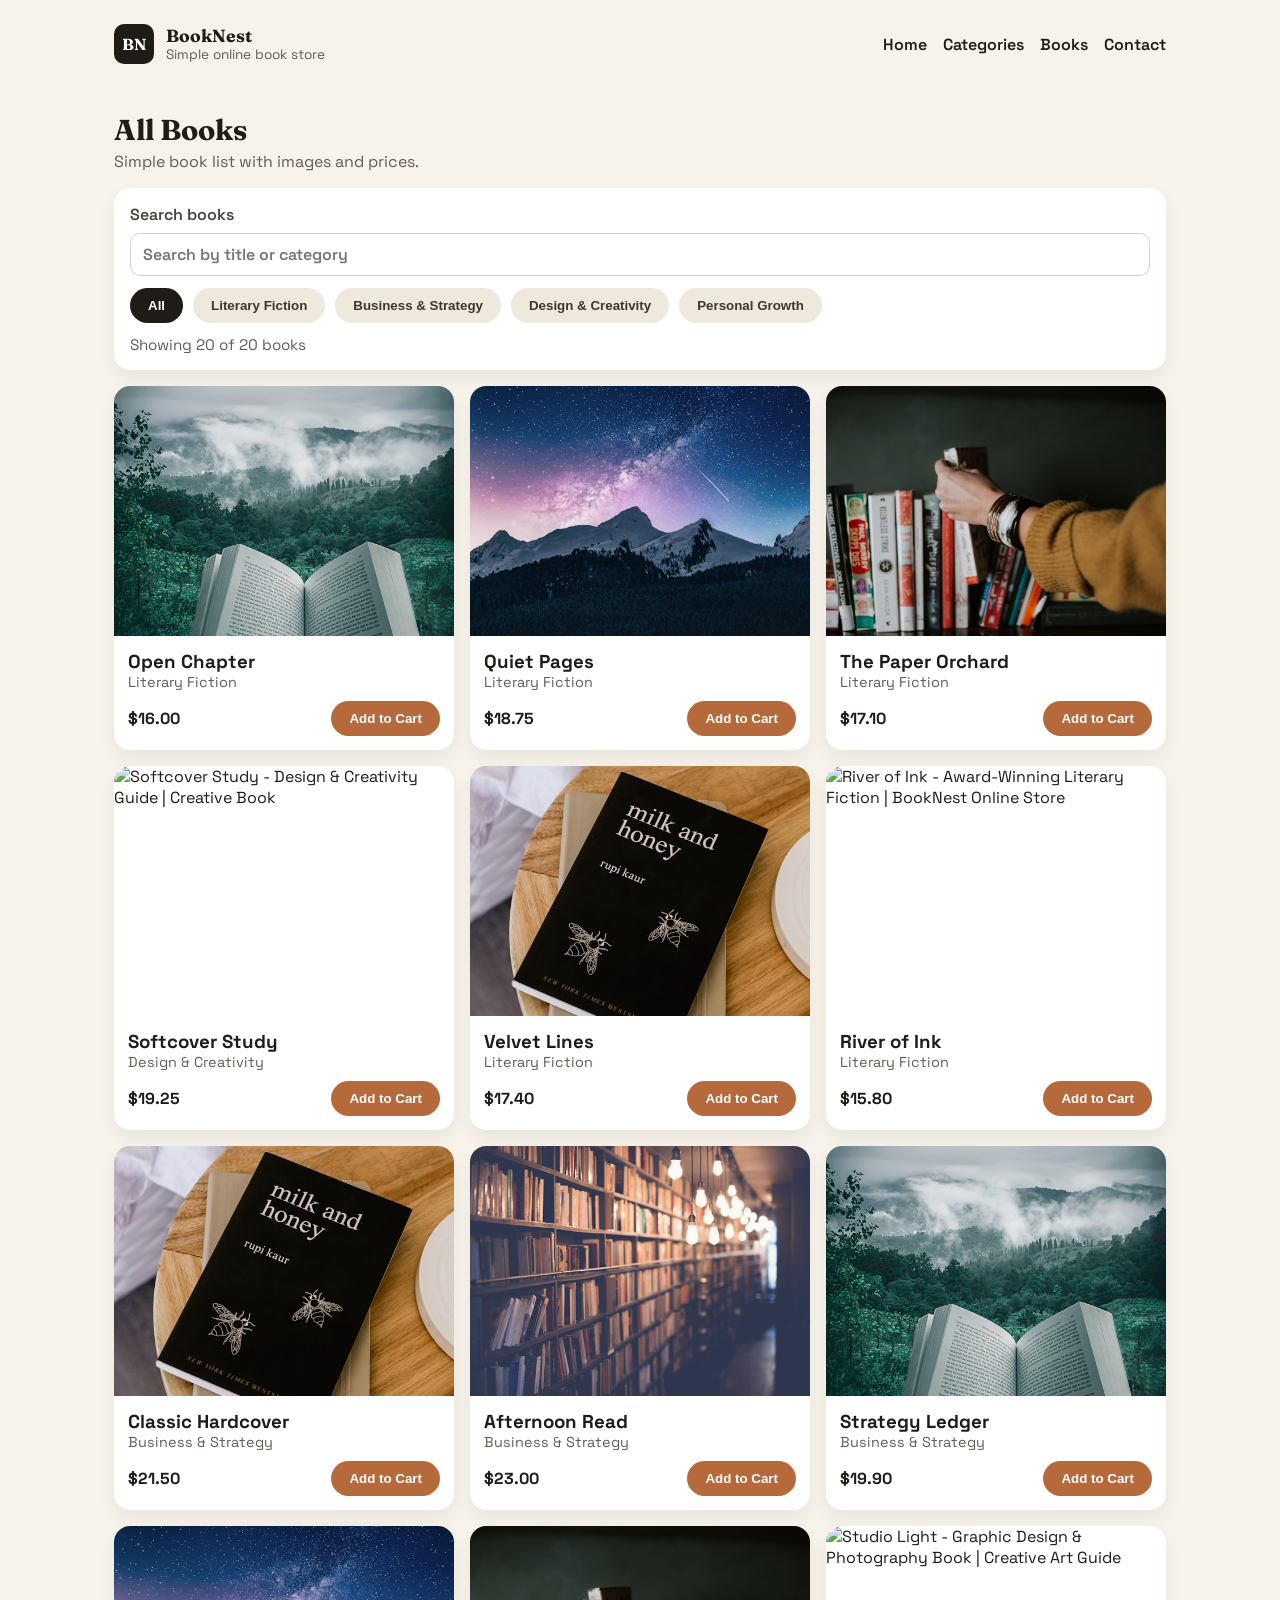
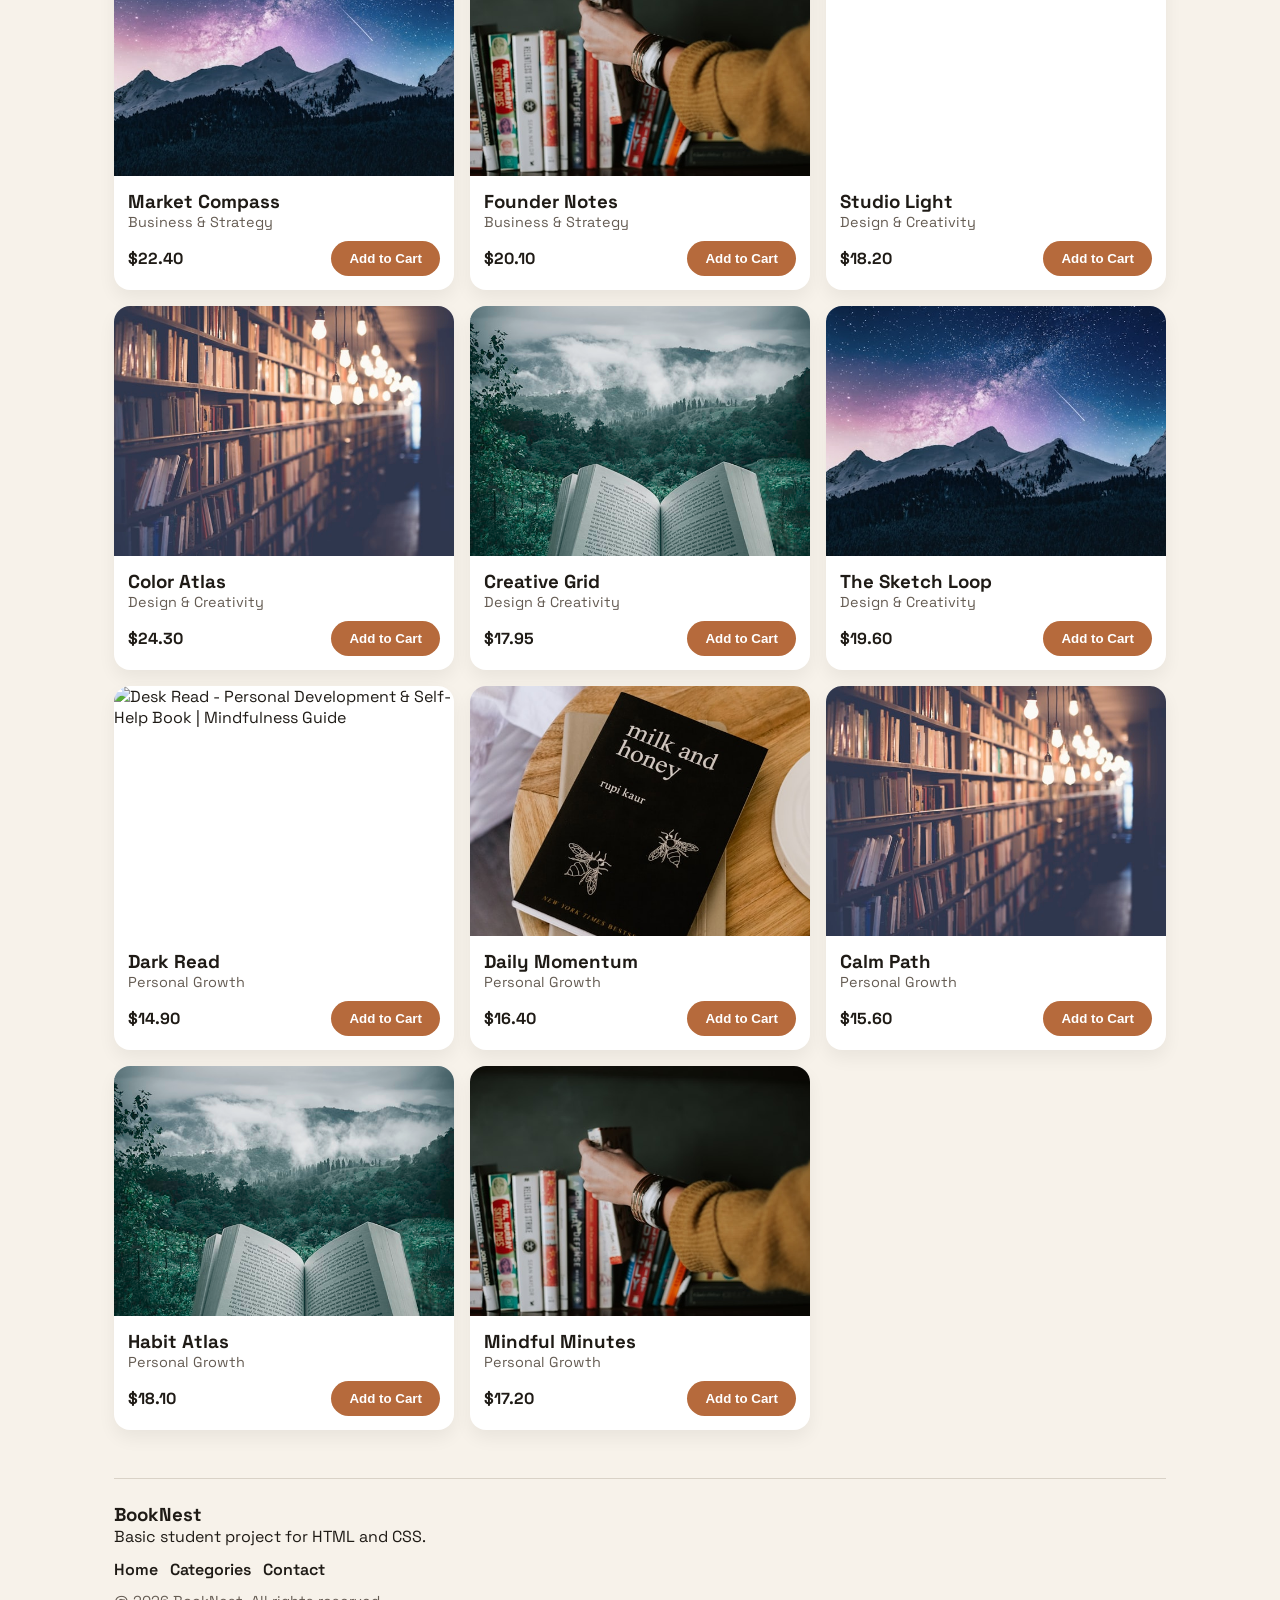
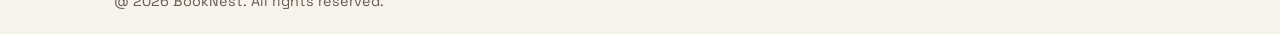
==== commit cbe1f060: "google tags added" ====
--- a/E-comASS/books.html
+++ b/E-comASS/books.html
@@ -1,428 +1,364 @@
 <!DOCTYPE html>
 <html lang="en">
-  <head>
-    <meta charset="UTF-8" />
-    <meta name="viewport" content="width=device-width, initial-scale=1.0" />
-    <meta name="keywords" content="buy books online, literary fiction books, business books, design books, personal growth books, bestselling books, hardcover softcover books">
-    <meta name="description" content="Browse our complete collection of books across all categories. Find literary fiction, business strategy, design guides, and personal development books at BookNest online bookstore.">
-    <meta name="author" content="BookNest">
-    <meta name="robots" content="index, follow">
-    <title>All Books | Buy Online | BookNest Store - Literary, Business, Design & Personal Growth</title>
-    <link rel="stylesheet" href="index.css" />
-    <link rel="preconnect" href="https://fonts.googleapis.com" />
-    <link rel="preconnect" href="https://fonts.gstatic.com" crossorigin />
-    <link
-      href="https://fonts.googleapis.com/css2?family=Fraunces:opsz,wght@9..144,400;9..144,600;9..144,700&family=Space+Grotesk:wght@400;500;600&display=swap"
-      rel="stylesheet"
-    />
-  </head>
-  <body>
-    <div class="page">
-      <nav class="nav">
-        <div class="brand">
-          <span class="brand-mark">BN</span>
-          <div>
-            <div class="brand-name">BookNest</div>
-            <div class="brand-tag">Simple online book store</div>
-          </div>
+
+<head>
+  <meta charset="UTF-8" />
+  <meta name="viewport" content="width=device-width, initial-scale=1.0" />
+  <meta name="keywords"
+    content="buy books online, literary fiction books, business books, design books, personal growth books, bestselling books, hardcover softcover books">
+  <meta name="description"
+    content="Browse our complete collection of books across all categories. Find literary fiction, business strategy, design guides, and personal development books at BookNest online bookstore.">
+  <meta name="author" content="BookNest">
+  <meta name="robots" content="index, follow">
+  <title>All Books | Buy Online | BookNest Store - Literary, Business, Design & Personal Growth</title>
+  <link rel="stylesheet" href="index.css" />
+  <link rel="preconnect" href="https://fonts.googleapis.com" />
+  <link rel="preconnect" href="https://fonts.gstatic.com" crossorigin />
+  <link
+    href="https://fonts.googleapis.com/css2?family=Fraunces:opsz,wght@9..144,400;9..144,600;9..144,700&family=Space+Grotesk:wght@400;500;600&display=swap"
+    rel="stylesheet" />
+  <!-- Google tag (gtag.js) -->
+  <script async src="https://www.googletagmanager.com/gtag/js?id=G-JMKBCS3VVW"></script>
+  <script>
+    window.dataLayer = window.dataLayer || [];
+    function gtag() { dataLayer.push(arguments); }
+    gtag('js', new Date());
+
+    gtag('config', 'G-JMKBCS3VVW');
+  </script>
+</head>
+
+<body>
+  <div class="page">
+    <nav class="nav">
+      <div class="brand">
+        <span class="brand-mark">BN</span>
+        <div>
+          <div class="brand-name">BookNest</div>
+          <div class="brand-tag">Simple online book store</div>
         </div>
-        <ul class="nav-links">
-          <li><a href="index.html">Home</a></li>
-          <li><a href="categories.html">Categories</a></li>
-          <li><a href="books.html">Books</a></li>
-          <li><a href="#cart-section">Cart (<span id="cart-count">0</span>)</a></li>
-          <li><a href="contact.html">Contact</a></li>
-        </ul>
-      </nav>
-
-      <section class="section">
-        <div class="section-heading">
-          <h2>All Books</h2>
-          <p>Simple book list with images and prices.</p>
+      </div>
+      <ul class="nav-links">
+        <li><a href="index.html">Home</a></li>
+        <li><a href="categories.html">Categories</a></li>
+        <li><a href="books.html">Books</a></li>
+        <li><a href="contact.html">Contact</a></li>
+      </ul>
+    </nav>
+
+    <section class="section">
+      <div class="section-heading">
+        <h2>All Books</h2>
+        <p>Simple book list with images and prices.</p>
+      </div>
+      <div class="catalog-controls" aria-label="Book catalog search and filters">
+        <label class="search-field" for="book-search">
+          <span>Search books</span>
+          <input type="search" id="book-search" placeholder="Search by title or category" autocomplete="off" />
+        </label>
+        <div class="filter-groups">
+          <button type="button" class="filter-btn active" data-filter="all">All</button>
+          <button type="button" class="filter-btn" data-filter="literary fiction">Literary Fiction</button>
+          <button type="button" class="filter-btn" data-filter="business & strategy">Business & Strategy</button>
+          <button type="button" class="filter-btn" data-filter="design & creativity">Design & Creativity</button>
+          <button type="button" class="filter-btn" data-filter="personal growth">Personal Growth</button>
         </div>
-        <div class="product-grid">
-          <article class="product">
-            <img src="images/book-01.jpg" alt="Open Chapter - Literary Fiction Book | Buy Online" />
-            <div class="product-info">
-              <h3>Open Chapter</h3>
-              <p class="meta">Literary Fiction</p>
-              <div class="price-row">
-                <span class="price">$16.00</span>
-                <button>Add to Cart</button>
-              </div>
-            </div>
-          </article>
-          <article class="product">
-            <img src="images/book-03.jpg" alt="Quiet Pages - Best Literary Fiction Novel | BookNest" />
-            <div class="product-info">
-              <h3>Quiet Pages</h3>
-              <p class="meta">Literary Fiction</p>
-              <div class="price-row">
-                <span class="price">$18.75</span>
-                <button>Add to Cart</button>
-              </div>
-            </div>
-          </article>
-          <article class="product">
-            <img src="images/book-05.jpg" alt="The Paper Orchard - Contemporary Literary Fiction | Online Bookstore" />
-            <div class="product-info">
-              <h3>The Paper Orchard</h3>
-              <p class="meta">Literary Fiction</p>
-              <div class="price-row">
-                <span class="price">$17.10</span>
-                <button>Add to Cart</button>
-              </div>
-            </div>
-          </article>
-          <article class="product">
-            <img src="https://imgs.search.brave.com/Gdh0o9NtRqSrkIxrCii2MXFSOvO8HqpqWJBbH26SUW8/rs:fit:500:0:1:0/g:ce/aHR0cHM6Ly9jZG4u/bW9zLmNtcy5mdXR1/cmVjZG4ubmV0L2U2/WnJSSlVFcFkzdnBQ/UE40M1d2Zi5qcGc" alt="Softcover Study - Design & Creativity Guide | Creative Book" />
-            <div class="product-info">
-              <h3>Softcover Study</h3>
-              <p class="meta">Design & Creativity</p>
-              <div class="price-row">
-                <span class="price">$19.25</span>
-                <button>Add to Cart</button>
-              </div>
-            </div>
-          </article>
-          <article class="product">
-            <img src="images/book-02.jpg" alt="Velvet Lines - Literary Fiction Novel | Buy Now" />
-            <div class="product-info">
-              <h3>Velvet Lines</h3>
-              <p class="meta">Literary Fiction</p>
-              <div class="price-row">
-                <span class="price">$17.40</span>
-                <button>Add to Cart</button>
-              </div>
-            </div>
-          </article>
-          <article class="product">
-            <img src="https://imgs.search.brave.com/2yQz4ch1DIa2NFT6FOeASSrrRX_pBGgEV1D3nSMZHIE/rs:fit:500:0:1:0/g:ce/aHR0cHM6Ly9tLm1l/ZGlhLWFtYXpvbi5j/b20vaW1hZ2VzL0kv/NTF1NnEtMUZKWUwu/anBn" alt="River of Ink - Award-Winning Literary Fiction | BookNest Online Store" />
-            <div class="product-info">
-              <h3>River of Ink</h3>
-              <p class="meta">Literary Fiction</p>
-              <div class="price-row">
-                <span class="price">$15.80</span>
-                <button>Add to Cart</button>
-              </div>
-            </div>
-          </article>
-          <article class="product">
-            <img src="images/book-02.jpg" alt="Classic Hardcover - Business Strategy Book | Professional Development" />
-            <div class="product-info">
-              <h3>Classic Hardcover</h3>
-              <p class="meta">Business & Strategy</p>
-              <div class="price-row">
-                <span class="price">$21.50</span>
-                <button>Add to Cart</button>
-              </div>
-            </div>
-          </article>
-          <article class="product">
-            <img src="images/book-06.jpg" alt="Afternoon Read - Business Leadership Book | Strategy Guide" />
-            <div class="product-info">
-              <h3>Afternoon Read</h3>
-              <p class="meta">Business & Strategy</p>
-              <div class="price-row">
-                <span class="price">$23.00</span>
-                <button>Add to Cart</button>
-              </div>
-            </div>
-          </article>
-          <article class="product">
-            <img src="images/book-01.jpg" alt="Strategy Ledger - Business Planning Book | Leadership Development" />
-            <div class="product-info">
-              <h3>Strategy Ledger</h3>
-              <p class="meta">Business & Strategy</p>
-              <div class="price-row">
-                <span class="price">$19.90</span>
-                <button>Add to Cart</button>
-              </div>
-            </div>
-          </article>
-          <article class="product">
-            <img src="images/book-03.jpg" alt="Market Compass - Strategic Business Guide | Market Analysis" />
-            <div class="product-info">
-              <h3>Market Compass</h3>
-              <p class="meta">Business & Strategy</p>
-              <div class="price-row">
-                <span class="price">$22.40</span>
-                <button>Add to Cart</button>
-              </div>
-            </div>
-          </article>
-          <article class="product">
-            <img src="images/book-05.jpg" alt="Founder Notes - Entrepreneurship Business Book | Startup Guide" />
-            <div class="product-info">
-              <h3>Founder Notes</h3>
-              <p class="meta">Business & Strategy</p>
-              <div class="price-row">
-                <span class="price">$20.10</span>
-                <button>Add to Cart</button>
-              </div>
-            </div>
-          </article>
-          <article class="product">
-            <img src="https://imgs.search.brave.com/t3uo40eXM5BQ6xDjpJ7GkSPnbWT9R8PhyPqMGbU8fpg/rs:fit:500:0:1:0/g:ce/aHR0cHM6Ly9tLm1l/ZGlhLWFtYXpvbi5j/b20vaW1hZ2VzL0kv/NTFTYnU1bEV2bUwu/anBn" alt="Studio Light - Graphic Design & Photography Book | Creative Art Guide" />
-            <div class="product-info">
-              <h3>Studio Light</h3>
-              <p class="meta">Design & Creativity</p>
-              <div class="price-row">
-                <span class="price">$18.20</span>
-                <button>Add to Cart</button>
-              </div>
-            </div>
-          </article>
-          <article class="product">
-            <img src="images/book-06.jpg" alt="Color Atlas - Design Color Theory Book | Creative Resource Guide" />
-            <div class="product-info">
-              <h3>Color Atlas</h3>
-              <p class="meta">Design & Creativity</p>
-              <div class="price-row">
-                <span class="price">$24.30</span>
-                <button>Add to Cart</button>
-              </div>
-            </div>
-          </article>
-          <article class="product">
-            <img src="images/book-01.jpg" alt="Creative Grid - Graphic Design Techniques | Design Grid Systems" />
-            <div class="product-info">
-              <h3>Creative Grid</h3>
-              <p class="meta">Design & Creativity</p>
-              <div class="price-row">
-                <span class="price">$17.95</span>
-                <button>Add to Cart</button>
-              </div>
-            </div>
-          </article>
-          <article class="product">
-            <img src="images/book-03.jpg" alt="The Sketch Loop - Digital Illustration Design Book | Art Techniques" />
-            <div class="product-info">
-              <h3>The Sketch Loop</h3>
-              <p class="meta">Design & Creativity</p>
-              <div class="price-row">
-                <span class="price">$19.60</span>
-                <button>Add to Cart</button>
-              </div>
-            </div>
-          </article>
-          <article class="product">
-            <img src="https://imgs.search.brave.com/qC8UBfwG9MUZsy4eoo2QQviuhhS4QnHgQ1byAdpUOeY/rs:fit:500:0:1:0/g:ce/aHR0cHM6Ly9tLm1l/ZGlhLWFtYXpvbi5j/b20vaW1hZ2VzL0kv/NDFnUHVWYkd2Skwu/anBn" alt="Desk Read - Personal Development & Self-Help Book | Mindfulness Guide" />
-            <div class="product-info">
-              <h3>Dark Read</h3>
-              <p class="meta">Personal Growth</p>
-              <div class="price-row">
-                <span class="price">$14.90</span>
-                <button>Add to Cart</button>
-              </div>
-            </div>
-          </article>
-          <article class="product">
-            <img src="images/book-02.jpg" alt="Daily Momentum - Self-Improvement Book | Habit Building Guide" />
-            <div class="product-info">
-              <h3>Daily Momentum</h3>
-              <p class="meta">Personal Growth</p>
-              <div class="price-row">
-                <span class="price">$16.40</span>
-                <button>Add to Cart</button>
-              </div>
-            </div>
-          </article>
-          <article class="product">
-            <img src="images/book-06.jpg" alt="Calm Path - Stress Relief & Wellness Book | Meditation Guide" />
-            <div class="product-info">
-              <h3>Calm Path</h3>
-              <p class="meta">Personal Growth</p>
-              <div class="price-row">
-                <span class="price">$15.60</span>
-                <button>Add to Cart</button>
-              </div>
-            </div>
-          </article>
-          <article class="product">
-            <img src="images/book-01.jpg" alt="Habit Atlas - Habit Formation & Psychology Book | Success Guide" />
-            <div class="product-info">
-              <h3>Habit Atlas</h3>
-              <p class="meta">Personal Growth</p>
-              <div class="price-row">
-                <span class="price">$18.10</span>
-                <button>Add to Cart</button>
-              </div>
-            </div>
-          </article>
-          <article class="product">
-            <img src="images/book-05.jpg" alt="Mindful Minutes - Mindfulness & Mental Health Book | Wellness" />
-            <div class="product-info">
-              <h3>Mindful Minutes</h3>
-              <p class="meta">Personal Growth</p>
-              <div class="price-row">
-                <span class="price">$17.20</span>
-                <button>Add to Cart</button>
-              </div>
-            </div>
-          </article>
-        </div>
-      </section>
-
-      <section id="cart-section" class="section cart-section" aria-label="Shopping cart">
-        <div class="section-heading">
-          <h2>Your Cart</h2>
-          <p>Session-based cart. Your items stay until this browser tab/session is closed.</p>
-        </div>
-        <div class="cart-box">
-          <div id="cart-items" class="cart-items"></div>
-          <div class="cart-summary">
-            <p>Items: <strong id="cart-item-total">0</strong></p>
-            <p>Total: <strong id="cart-grand-total">$0.00</strong></p>
-            <button id="checkout-btn" type="button">Checkout</button>
-            <p id="checkout-status" class="checkout-status" aria-live="polite"></p>
-          </div>
-        </div>
-      </section>
-
-      <footer class="footer">
-        <div>
-          <h3>BookNest</h3>
-          <p>Basic student project for HTML and CSS.</p>
-        </div>
-        <div class="footer-links">
-          <a href="index.html">Home</a>
-          <a href="categories.html">Categories</a>
-          <a href="contact.html">Contact</a>
-        </div>
-        <div class="footer-note">@ 2026 BookNest. All rights reserved.</div>
-      </footer>
-    </div>
-    <script>
-      const CART_STORAGE_KEY = "booknest-session-cart";
-      const productGrid = document.querySelector(".product-grid");
-      const cartItems = document.getElementById("cart-items");
-      const cartCount = document.getElementById("cart-count");
-      const cartItemTotal = document.getElementById("cart-item-total");
-      const cartGrandTotal = document.getElementById("cart-grand-total");
-      const checkoutBtn = document.getElementById("checkout-btn");
-      const checkoutStatus = document.getElementById("checkout-status");
-
-      let cart = JSON.parse(sessionStorage.getItem(CART_STORAGE_KEY) || "[]");
-
-      const saveCart = () => {
-        sessionStorage.setItem(CART_STORAGE_KEY, JSON.stringify(cart));
-      };
-
-      const toId = (title, category) => {
-        return `${title}-${category}`.toLowerCase().replace(/[^a-z0-9]+/g, "-");
-      };
-
-      const toPrice = (text) => Number.parseFloat(text.replace(/[^0-9.]/g, ""));
-
-      const renderCart = () => {
-        let totalQty = 0;
-        let totalPrice = 0;
-
-        cart.forEach((item) => {
-          totalQty += item.qty;
-          totalPrice += item.price * item.qty;
-        });
-
-        cartCount.textContent = totalQty;
-        cartItemTotal.textContent = totalQty;
-        cartGrandTotal.textContent = `$${totalPrice.toFixed(2)}`;
-        checkoutBtn.disabled = cart.length === 0;
-
-        if (cart.length === 0) {
-          cartItems.innerHTML = '<p class="cart-empty">Your cart is empty.</p>';
-          return;
+        <p class="results-summary" id="results-summary" aria-live="polite"></p>
+      </div>
+      <div class="product-grid">
+        <article class="product">
+          <img src="images/book-01.jpg" alt="Open Chapter - Literary Fiction Book | Buy Online" />
+          <div class="product-info">
+            <h3>Open Chapter</h3>
+            <p class="meta">Literary Fiction</p>
+            <div class="price-row">
+              <span class="price">$16.00</span>
+              <button>Add to Cart</button>
+            </div>
+          </div>
+        </article>
+        <article class="product">
+          <img src="images/book-03.jpg" alt="Quiet Pages - Best Literary Fiction Novel | BookNest" />
+          <div class="product-info">
+            <h3>Quiet Pages</h3>
+            <p class="meta">Literary Fiction</p>
+            <div class="price-row">
+              <span class="price">$18.75</span>
+              <button>Add to Cart</button>
+            </div>
+          </div>
+        </article>
+        <article class="product">
+          <img src="images/book-05.jpg" alt="The Paper Orchard - Contemporary Literary Fiction | Online Bookstore" />
+          <div class="product-info">
+            <h3>The Paper Orchard</h3>
+            <p class="meta">Literary Fiction</p>
+            <div class="price-row">
+              <span class="price">$17.10</span>
+              <button>Add to Cart</button>
+            </div>
+          </div>
+        </article>
+        <article class="product">
+          <img
+            src="https://imgs.search.brave.com/Gdh0o9NtRqSrkIxrCii2MXFSOvO8HqpqWJBbH26SUW8/rs:fit:500:0:1:0/g:ce/aHR0cHM6Ly9jZG4u/bW9zLmNtcy5mdXR1/cmVjZG4ubmV0L2U2/WnJSSlVFcFkzdnBQ/UE40M1d2Zi5qcGc"
+            alt="Softcover Study - Design & Creativity Guide | Creative Book" />
+          <div class="product-info">
+            <h3>Softcover Study</h3>
+            <p class="meta">Design & Creativity</p>
+            <div class="price-row">
+              <span class="price">$19.25</span>
+              <button>Add to Cart</button>
+            </div>
+          </div>
+        </article>
+        <article class="product">
+          <img src="images/book-02.jpg" alt="Velvet Lines - Literary Fiction Novel | Buy Now" />
+          <div class="product-info">
+            <h3>Velvet Lines</h3>
+            <p class="meta">Literary Fiction</p>
+            <div class="price-row">
+              <span class="price">$17.40</span>
+              <button>Add to Cart</button>
+            </div>
+          </div>
+        </article>
+        <article class="product">
+          <img
+            src="https://imgs.search.brave.com/2yQz4ch1DIa2NFT6FOeASSrrRX_pBGgEV1D3nSMZHIE/rs:fit:500:0:1:0/g:ce/aHR0cHM6Ly9tLm1l/ZGlhLWFtYXpvbi5j/b20vaW1hZ2VzL0kv/NTF1NnEtMUZKWUwu/anBn"
+            alt="River of Ink - Award-Winning Literary Fiction | BookNest Online Store" />
+          <div class="product-info">
+            <h3>River of Ink</h3>
+            <p class="meta">Literary Fiction</p>
+            <div class="price-row">
+              <span class="price">$15.80</span>
+              <button>Add to Cart</button>
+            </div>
+          </div>
+        </article>
+        <article class="product">
+          <img src="images/book-02.jpg" alt="Classic Hardcover - Business Strategy Book | Professional Development" />
+          <div class="product-info">
+            <h3>Classic Hardcover</h3>
+            <p class="meta">Business & Strategy</p>
+            <div class="price-row">
+              <span class="price">$21.50</span>
+              <button>Add to Cart</button>
+            </div>
+          </div>
+        </article>
+        <article class="product">
+          <img src="images/book-06.jpg" alt="Afternoon Read - Business Leadership Book | Strategy Guide" />
+          <div class="product-info">
+            <h3>Afternoon Read</h3>
+            <p class="meta">Business & Strategy</p>
+            <div class="price-row">
+              <span class="price">$23.00</span>
+              <button>Add to Cart</button>
+            </div>
+          </div>
+        </article>
+        <article class="product">
+          <img src="images/book-01.jpg" alt="Strategy Ledger - Business Planning Book | Leadership Development" />
+          <div class="product-info">
+            <h3>Strategy Ledger</h3>
+            <p class="meta">Business & Strategy</p>
+            <div class="price-row">
+              <span class="price">$19.90</span>
+              <button>Add to Cart</button>
+            </div>
+          </div>
+        </article>
+        <article class="product">
+          <img src="images/book-03.jpg" alt="Market Compass - Strategic Business Guide | Market Analysis" />
+          <div class="product-info">
+            <h3>Market Compass</h3>
+            <p class="meta">Business & Strategy</p>
+            <div class="price-row">
+              <span class="price">$22.40</span>
+              <button>Add to Cart</button>
+            </div>
+          </div>
+        </article>
+        <article class="product">
+          <img src="images/book-05.jpg" alt="Founder Notes - Entrepreneurship Business Book | Startup Guide" />
+          <div class="product-info">
+            <h3>Founder Notes</h3>
+            <p class="meta">Business & Strategy</p>
+            <div class="price-row">
+              <span class="price">$20.10</span>
+              <button>Add to Cart</button>
+            </div>
+          </div>
+        </article>
+        <article class="product">
+          <img
+            src="https://imgs.search.brave.com/t3uo40eXM5BQ6xDjpJ7GkSPnbWT9R8PhyPqMGbU8fpg/rs:fit:500:0:1:0/g:ce/aHR0cHM6Ly9tLm1l/ZGlhLWFtYXpvbi5j/b20vaW1hZ2VzL0kv/NTFTYnU1bEV2bUwu/anBn"
+            alt="Studio Light - Graphic Design & Photography Book | Creative Art Guide" />
+          <div class="product-info">
+            <h3>Studio Light</h3>
+            <p class="meta">Design & Creativity</p>
+            <div class="price-row">
+              <span class="price">$18.20</span>
+              <button>Add to Cart</button>
+            </div>
+          </div>
+        </article>
+        <article class="product">
+          <img src="images/book-06.jpg" alt="Color Atlas - Design Color Theory Book | Creative Resource Guide" />
+          <div class="product-info">
+            <h3>Color Atlas</h3>
+            <p class="meta">Design & Creativity</p>
+            <div class="price-row">
+              <span class="price">$24.30</span>
+              <button>Add to Cart</button>
+            </div>
+          </div>
+        </article>
+        <article class="product">
+          <img src="images/book-01.jpg" alt="Creative Grid - Graphic Design Techniques | Design Grid Systems" />
+          <div class="product-info">
+            <h3>Creative Grid</h3>
+            <p class="meta">Design & Creativity</p>
+            <div class="price-row">
+              <span class="price">$17.95</span>
+              <button>Add to Cart</button>
+            </div>
+          </div>
+        </article>
+        <article class="product">
+          <img src="images/book-03.jpg" alt="The Sketch Loop - Digital Illustration Design Book | Art Techniques" />
+          <div class="product-info">
+            <h3>The Sketch Loop</h3>
+            <p class="meta">Design & Creativity</p>
+            <div class="price-row">
+              <span class="price">$19.60</span>
+              <button>Add to Cart</button>
+            </div>
+          </div>
+        </article>
+        <article class="product">
+          <img
+            src="https://imgs.search.brave.com/qC8UBfwG9MUZsy4eoo2QQviuhhS4QnHgQ1byAdpUOeY/rs:fit:500:0:1:0/g:ce/aHR0cHM6Ly9tLm1l/ZGlhLWFtYXpvbi5j/b20vaW1hZ2VzL0kv/NDFnUHVWYkd2Skwu/anBn"
+            alt="Desk Read - Personal Development & Self-Help Book | Mindfulness Guide" />
+          <div class="product-info">
+            <h3>Dark Read</h3>
+            <p class="meta">Personal Growth</p>
+            <div class="price-row">
+              <span class="price">$14.90</span>
+              <button>Add to Cart</button>
+            </div>
+          </div>
+        </article>
+        <article class="product">
+          <img src="images/book-02.jpg" alt="Daily Momentum - Self-Improvement Book | Habit Building Guide" />
+          <div class="product-info">
+            <h3>Daily Momentum</h3>
+            <p class="meta">Personal Growth</p>
+            <div class="price-row">
+              <span class="price">$16.40</span>
+              <button>Add to Cart</button>
+            </div>
+          </div>
+        </article>
+        <article class="product">
+          <img src="images/book-06.jpg" alt="Calm Path - Stress Relief & Wellness Book | Meditation Guide" />
+          <div class="product-info">
+            <h3>Calm Path</h3>
+            <p class="meta">Personal Growth</p>
+            <div class="price-row">
+              <span class="price">$15.60</span>
+              <button>Add to Cart</button>
+            </div>
+          </div>
+        </article>
+        <article class="product">
+          <img src="images/book-01.jpg" alt="Habit Atlas - Habit Formation & Psychology Book | Success Guide" />
+          <div class="product-info">
+            <h3>Habit Atlas</h3>
+            <p class="meta">Personal Growth</p>
+            <div class="price-row">
+              <span class="price">$18.10</span>
+              <button>Add to Cart</button>
+            </div>
+          </div>
+        </article>
+        <article class="product">
+          <img src="images/book-05.jpg" alt="Mindful Minutes - Mindfulness & Mental Health Book | Wellness" />
+          <div class="product-info">
+            <h3>Mindful Minutes</h3>
+            <p class="meta">Personal Growth</p>
+            <div class="price-row">
+              <span class="price">$17.20</span>
+              <button>Add to Cart</button>
+            </div>
+          </div>
+        </article>
+      </div>
+    </section>
+
+    <footer class="footer">
+      <div>
+        <h3>BookNest</h3>
+        <p>Basic student project for HTML and CSS.</p>
+      </div>
+      <div class="footer-links">
+        <a href="index.html">Home</a>
+        <a href="categories.html">Categories</a>
+        <a href="contact.html">Contact</a>
+      </div>
+      <div class="footer-note">@ 2026 BookNest. All rights reserved.</div>
+    </footer>
+  </div>
+  <script>
+    const searchInput = document.getElementById("book-search");
+    const filterButtons = document.querySelectorAll(".filter-btn");
+    const products = document.querySelectorAll(".product-grid .product");
+    const resultsSummary = document.getElementById("results-summary");
+    const totalBooks = products.length;
+    let activeFilter = "all";
+
+    const updateResults = () => {
+      const query = searchInput.value.trim().toLowerCase();
+      let visibleCount = 0;
+
+      products.forEach((product) => {
+        const title = product.querySelector("h3").textContent.toLowerCase();
+        const category = product.querySelector(".meta").textContent.toLowerCase();
+
+        const matchesSearch = title.includes(query) || category.includes(query);
+        const matchesCategory = activeFilter === "all" || category === activeFilter;
+        const isVisible = matchesSearch && matchesCategory;
+
+        product.style.display = isVisible ? "block" : "none";
+        if (isVisible) {
+          visibleCount += 1;
         }
-
-        cartItems.innerHTML = cart
-          .map(
-            (item) => `
-            <article class="cart-item" data-id="${item.id}">
-              <img src="${item.image}" alt="${item.title}" />
-              <div class="cart-item-details">
-                <h4>${item.title}</h4>
-                <p>${item.category}</p>
-                <p>$${item.price.toFixed(2)}</p>
-              </div>
-              <div class="qty-controls">
-                <button type="button" data-action="decrease" data-id="${item.id}">-</button>
-                <span>${item.qty}</span>
-                <button type="button" data-action="increase" data-id="${item.id}">+</button>
-              </div>
-              <button type="button" class="remove-btn" data-action="remove" data-id="${item.id}">Remove</button>
-            </article>
-          `
-          )
-          .join("");
-      };
-
-      productGrid.addEventListener("click", (event) => {
-        if (!event.target.matches(".price-row button")) {
-          return;
-        }
-
-        const product = event.target.closest(".product");
-        const title = product.querySelector("h3").textContent.trim();
-        const category = product.querySelector(".meta").textContent.trim();
-        const price = toPrice(product.querySelector(".price").textContent.trim());
-        const image = product.querySelector("img").src;
-        const id = toId(title, category);
-        const existing = cart.find((item) => item.id === id);
-
-        if (existing) {
-          existing.qty += 1;
-        } else {
-          cart.push({ id, title, category, price, image, qty: 1 });
-        }
-
-        saveCart();
-        renderCart();
       });
 
-      cartItems.addEventListener("click", (event) => {
-        const action = event.target.dataset.action;
-        const id = event.target.dataset.id;
-        if (!action || !id) {
-          return;
-        }
-
-        const item = cart.find((entry) => entry.id === id);
-        if (!item) {
-          return;
-        }
-
-        if (action === "increase") {
-          item.qty += 1;
-        }
-
-        if (action === "decrease") {
-          item.qty -= 1;
-        }
-
-        if (action === "remove" || item.qty <= 0) {
-          cart = cart.filter((entry) => entry.id !== id);
-        }
-
-        saveCart();
-        renderCart();
+      if (visibleCount === 0) {
+        resultsSummary.textContent = "No books found. Try another search or category.";
+        return;
+      }
+
+      resultsSummary.textContent = `Showing ${visibleCount} of ${totalBooks} books`;
+    };
+
+    searchInput.addEventListener("input", updateResults);
+
+    filterButtons.forEach((button) => {
+      button.addEventListener("click", () => {
+        activeFilter = button.dataset.filter;
+
+        filterButtons.forEach((item) => item.classList.remove("active"));
+        button.classList.add("active");
+
+        updateResults();
       });
-
-      checkoutBtn.addEventListener("click", () => {
-        if (cart.length === 0) {
-          return;
-        }
-
-        if (!window.confirm("Place order and clear your cart?")) {
-          return;
-        }
-
-        cart = [];
-        saveCart();
-        renderCart();
-        checkoutStatus.textContent = "Checkout complete. Thank you for your order!";
-      });
-
-      renderCart();
-    </script>
-  </body>
-</html>
+    });
+
+    updateResults();
+  </script>
+</body>
+
+</html>
